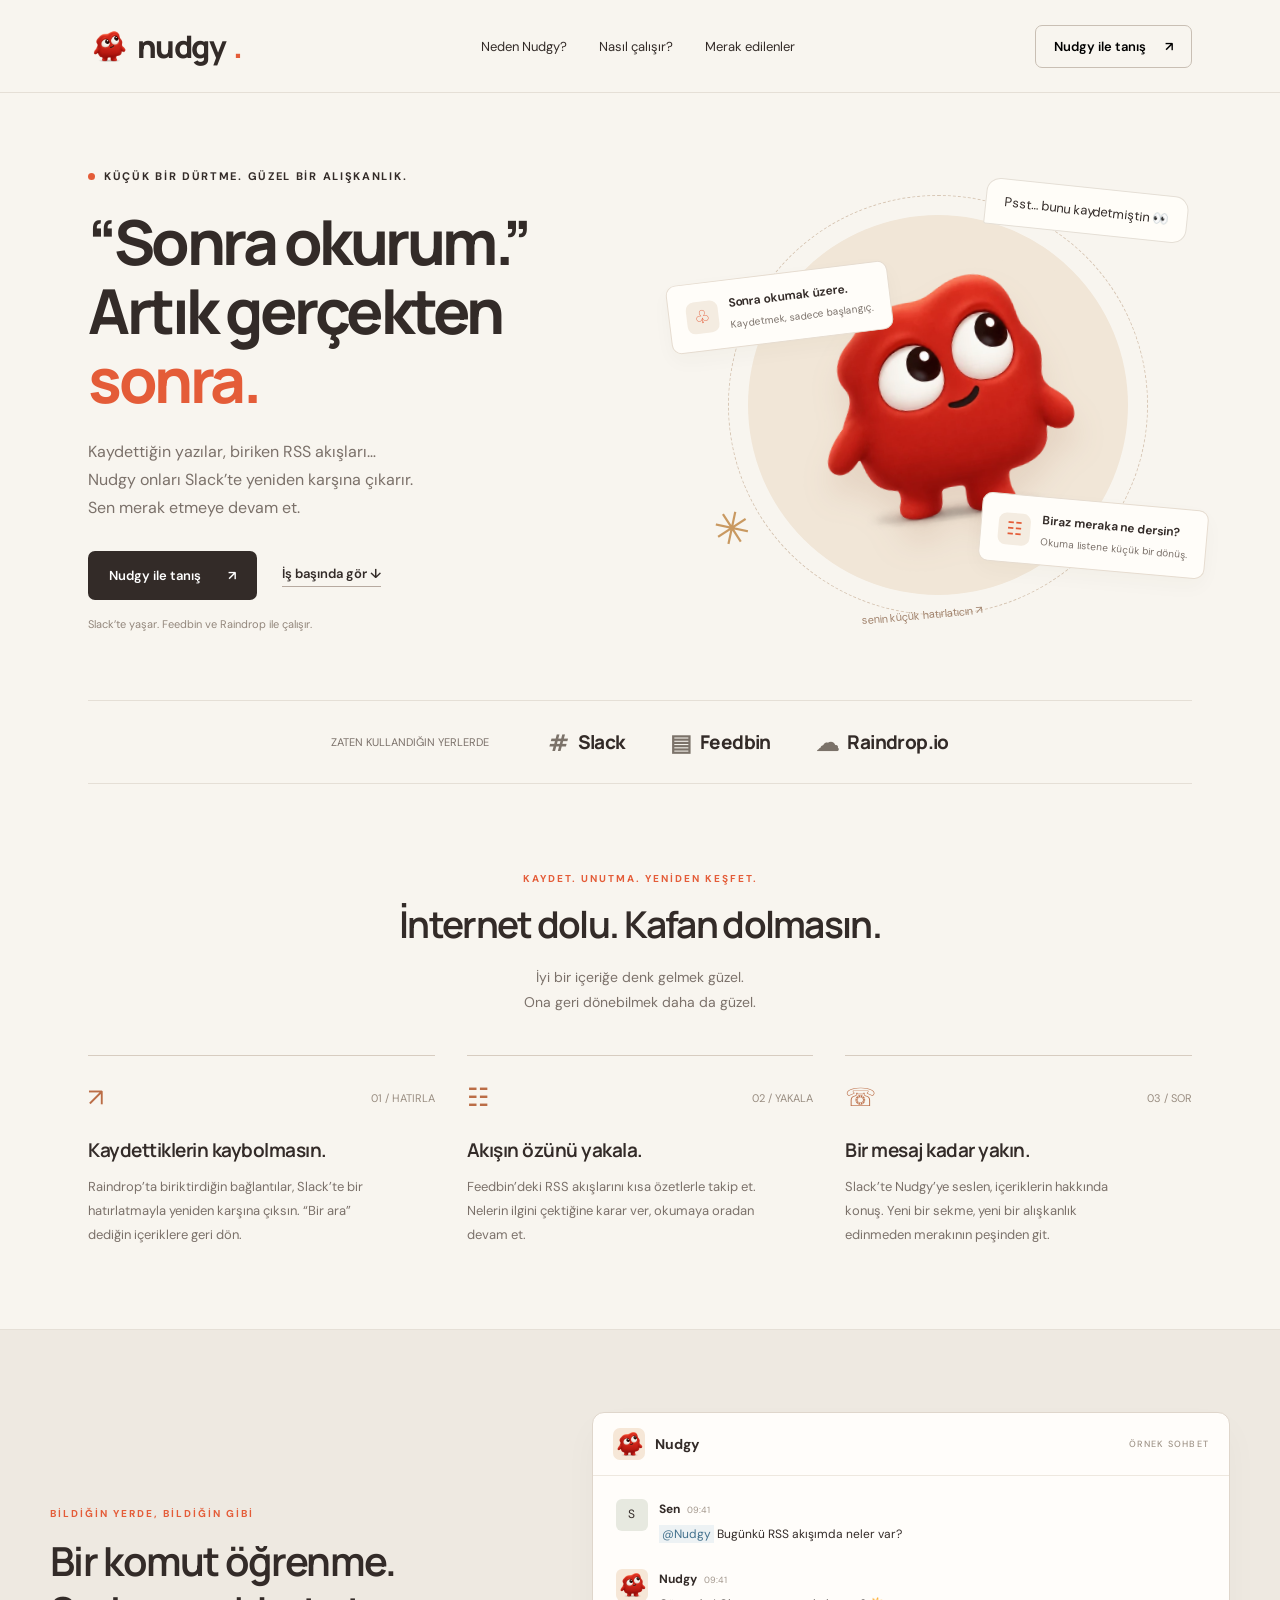
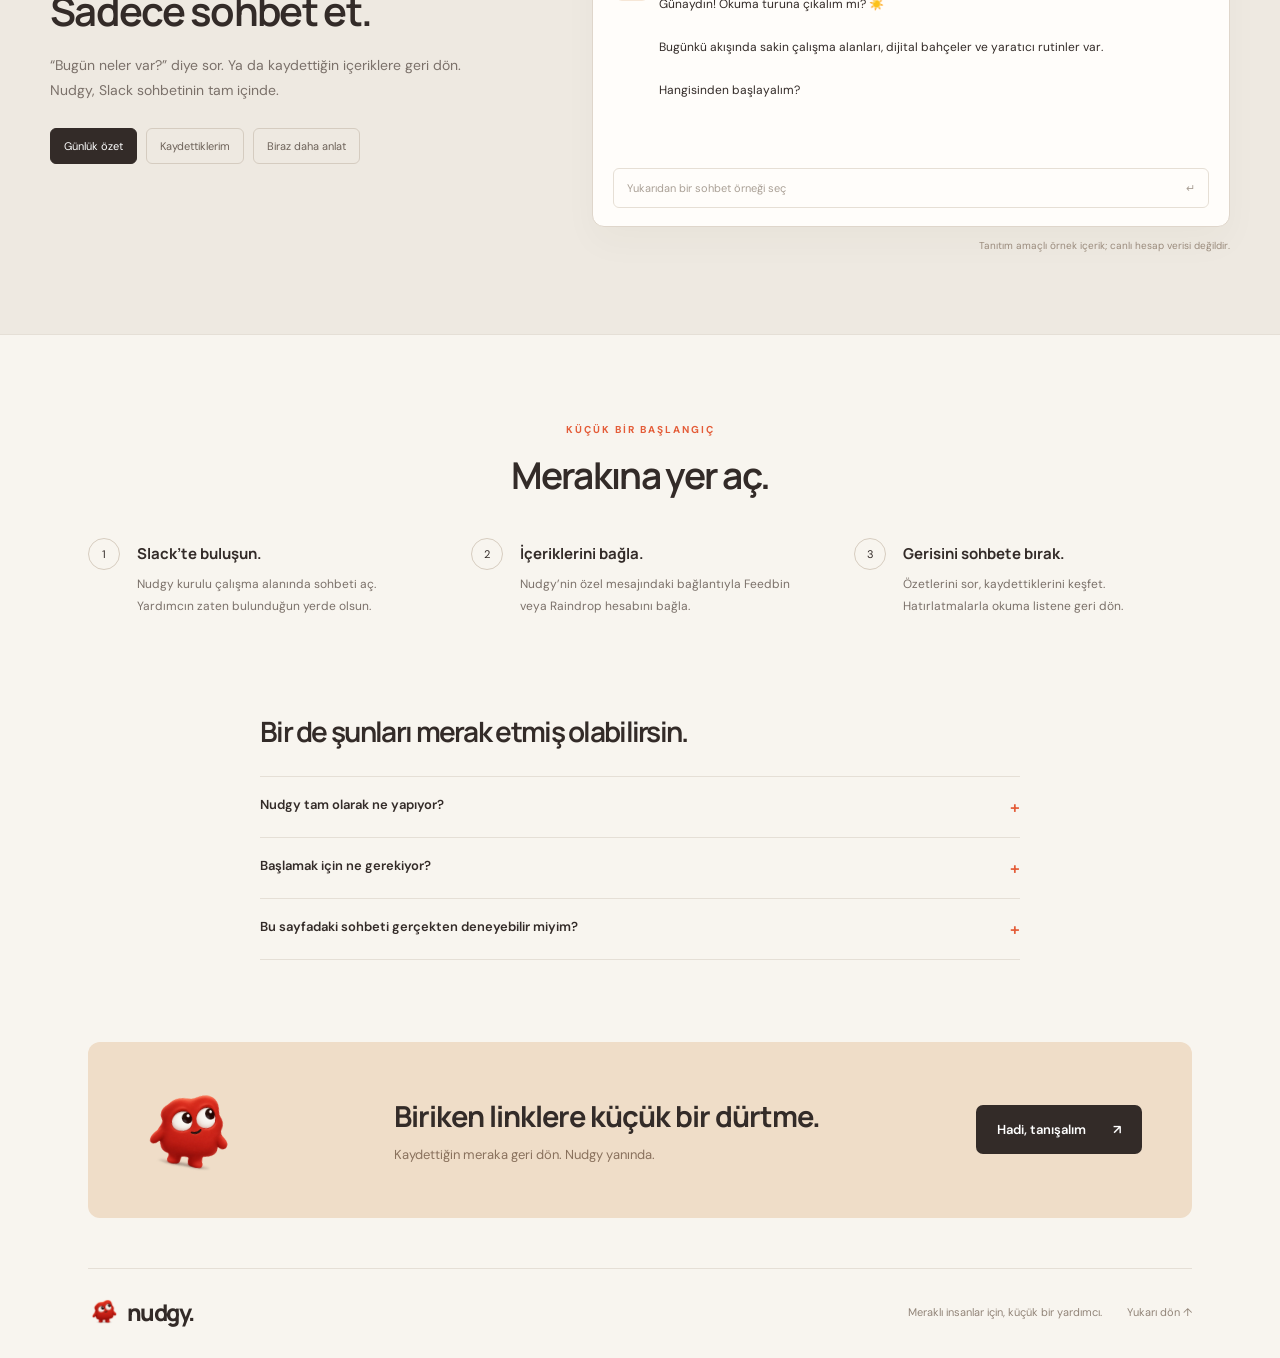
==== railway/nudgy-tanitim/public/index.html @ 008c0394 "chore: track Nudgy landing page Railway deployment" ====
<!doctype html>
<html lang="tr">
<head>
<meta charset="UTF-8"><meta name="viewport" content="width=device-width, initial-scale=1">
<meta name="theme-color" content="#f8f5ef"><meta name="description" content="Nudgy, kaydettiğin içerikleri ve RSS akışlarını Slack’te yeniden karşına çıkaran küçük yardımcın."><title>Nudgy — Sonra okurum, artık gerçekten sonra.</title>
<link rel="icon" href="nudgy.webp" type="image/webp">
<style>
@import url('https://fonts.googleapis.com/css2?family=DM+Sans:wght@400;450;500;550;600;650;700&family=Manrope:wght@400;500;600;650;700;750;800&display=swap');
:root{--paper:#f8f5ef;--ink:#332b28;--muted:#7b716a;--orange:#e45c38;--line:#e5dfd6;--peach:#f4e5d5}*{box-sizing:border-box}html{scroll-behavior:smooth;scroll-padding-top:90px}body{margin:0;color:var(--ink);background:var(--paper);font-family:'DM Sans',sans-serif;font-size:16px}a{color:inherit;text-decoration:none}button{font:inherit;cursor:pointer}button,a{-webkit-tap-highlight-color:transparent}a:focus-visible,button:focus-visible,summary:focus-visible{outline:3px solid var(--orange);outline-offset:5px}.wrap{max-width:1180px;margin:auto;padding:0 38px}header{border-bottom:1px solid var(--line)}nav{height:92px;display:flex;align-items:center;justify-content:space-between}.logo{font-family:Manrope,sans-serif;font-weight:800;font-size:31px;letter-spacing:-1.6px;display:flex;align-items:center;gap:8px}.logo img{width:41px;height:41px;object-fit:contain}.nav-links{display:flex;gap:32px;font-size:13px}.nav-action{border:1px solid #c9bfb4;border-radius:7px;padding:12px 18px;font-weight:600;font-size:13px}.nav-action span{margin-left:16px}.hero{display:grid;grid-template-columns:1.12fr 1fr;gap:25px;padding-top:76px;padding-bottom:69px;align-items:center}.eyebrow{font-size:11px;font-weight:700;letter-spacing:1.7px;text-transform:uppercase;display:flex;align-items:center;gap:9px}.eyebrow i{width:7px;height:7px;border-radius:100%;background:var(--orange)}h1,h2,h3{font-family:Manrope,sans-serif}h1{font-size:62px;letter-spacing:-3.5px;line-height:1.11;margin:25px 0 24px;font-weight:750}h1 em{font-style:normal;color:var(--orange)}.hero-copy>p{max-width:410px;color:var(--muted);line-height:1.75;font-size:16px}.actions{display:flex;align-items:center;gap:25px;margin-top:29px}.primary{display:inline-flex;align-items:center;gap:27px;background:var(--ink);color:white;border:0;border-radius:7px;padding:16px 21px;font-size:13px;font-weight:600}.text-link{font-size:13px;font-weight:600;border-bottom:1px solid #b7aaa0;padding-bottom:4px}.hero-note{display:block;margin-top:17px;font-size:11px;color:#93877c}.hero-art{position:relative;height:445px;display:flex;justify-content:center;align-items:center}.orb{position:absolute;width:380px;height:380px;border-radius:50%;background:#f1e6d7;top:37px;left:50%;transform:translateX(-50%)}.orb:after{content:'';position:absolute;inset:-20px;border:1px dashed #d7c6b4;border-radius:50%}.mascot{width:325px;position:relative;z-index:2;transform:rotate(-7deg);filter:drop-shadow(0 22px 15px #8f543921)}.hello{position:absolute;right:4px;top:9px;background:#fffdf8;border:1px solid var(--line);padding:14px 18px;border-radius:14px 14px 14px 2px;transform:rotate(6deg);font-size:13px;z-index:4}.float-card{position:absolute;background:#fffdf9;z-index:3;border:1px solid #e6dcd0;box-shadow:0 8px 20px #48351d08;border-radius:10px;padding:15px 17px;display:flex;gap:11px;align-items:center;font-size:12px}.float-card strong{display:block;font-size:12px;font-weight:650;margin-bottom:5px}.float-card small{font-size:10px;color:var(--muted)}.float-card .symbol{width:32px;height:32px;display:grid;place-items:center;background:#f4ece1;border-radius:8px;color:var(--orange);font-size:18px}.saved{left:-15px;top:95px;transform:rotate(-7deg)}.digest{right:-15px;bottom:53px;transform:rotate(5deg)}.art-foot{position:absolute;bottom:1px;left:35%;color:#a1836d;font-size:11px;transform:rotate(-5deg)}.star{position:absolute;left:30px;bottom:65px;font-size:45px;color:#c99961;transform:rotate(12deg)}.integrations{border-top:1px solid var(--line);border-bottom:1px solid var(--line);padding:25px 0;display:flex;justify-content:center;align-items:center;gap:45px}.integrations>span{font-size:11px;color:var(--muted);margin-right:14px}.integration{font-family:Manrope,sans-serif;font-weight:750;font-size:19px;letter-spacing:-.6px;display:flex;align-items:center;gap:9px}.integration b{font-size:23px;font-weight:700;color:#7b7269}.section{padding:82px 0}.section-label{font-size:10px;text-transform:uppercase;letter-spacing:2px;color:var(--orange);font-weight:700}.section h2{font-size:37px;letter-spacing:-1.7px;line-height:1.25;margin:14px 0 17px;font-weight:650}.section-intro{font-size:14px;line-height:1.8;color:var(--muted);max-width:430px}.center{text-align:center}.center .section-intro{margin:0 auto}.features{display:grid;grid-template-columns:repeat(3,1fr);margin-top:40px;gap:32px}.feature{border-top:1px solid #d7ccc0;padding-top:25px}.feature-top{display:flex;justify-content:space-between;align-items:center}.feature-number{font-size:11px;color:#998d81}.feature-icon{font-size:25px;color:#bb6d46}.feature h3{font-size:19px;letter-spacing:-.5px;margin:23px 0 12px;font-weight:650}.feature p{font-size:13px;line-height:1.85;color:var(--muted);margin:0;max-width:290px}.demo-section{background:#eee9e1;border-top:1px solid var(--line);border-bottom:1px solid var(--line)}.demo-layout{display:grid;grid-template-columns:.85fr 1.15fr;gap:70px;align-items:center}.demo-copy h2{font-size:40px}.demo-tabs{display:flex;gap:9px;flex-wrap:wrap;margin-top:25px}.demo-tabs button{border:1px solid #d5ccc0;border-radius:6px;padding:10px 13px;background:transparent;font-size:11px;color:#6d6259}.demo-tabs button[aria-pressed=true]{background:var(--ink);color:#fff;border-color:var(--ink)}.chat{background:#fffdfa;border:1px solid #dfd6cb;border-radius:12px;box-shadow:0 16px 35px #48351d08;overflow:hidden}.chat-head{display:flex;align-items:center;gap:10px;padding:15px 20px;border-bottom:1px solid #eee8df;font-size:14px;font-weight:700}.chat-head img{height:32px;width:32px;background:#f6e7d7;border-radius:7px}.chat-head small{margin-left:auto;font-size:9px;letter-spacing:1.2px;color:#a09589;font-weight:500}.chat-body{padding:23px;min-height:292px}.message{display:flex;gap:11px;margin-bottom:24px;font-size:12px;line-height:1.8}.avatar{flex:0 0 32px;width:32px;height:32px;border-radius:6px;background:#e7e9e0;display:grid;place-items:center;font-size:12px}.avatar img{width:32px;height:32px}.message strong{font-size:12px;margin-right:7px}.message time{font-size:9px;color:#a2978c}.message p{margin:3px 0 0}.mention{color:#43718d;background:#edf2f4;padding:1px 3px}.reply-body{white-space:pre-line}.message .bot{background:#f6e7d7}.chat-input{margin:0 20px 18px;border:1px solid #e6dfd5;border-radius:6px;padding:12px 13px;display:flex;justify-content:space-between;font-size:11px;color:#aaa096}.chat-caption{font-size:10px;color:#9a8b7c;text-align:right;margin:12px 0 0}.steps{display:grid;grid-template-columns:repeat(3,1fr);gap:45px;margin-top:40px}.step{display:grid;grid-template-columns:35px 1fr;gap:14px}.step>span{height:32px;width:32px;display:grid;place-items:center;border:1px solid #d7cdc0;border-radius:50%;font-size:11px}.step h3{font-size:15px;margin:5px 0 10px}.step p{font-size:12px;color:var(--muted);line-height:1.8;margin:0}.faq{max-width:760px;margin:0 auto;padding-top:0}.faq h2{font-size:28px;margin-bottom:27px}.faq details{border-top:1px solid var(--line);padding:19px 0}.faq details:last-child{border-bottom:1px solid var(--line)}.faq summary{cursor:pointer;font-size:13px;font-weight:600;list-style:none;display:flex;justify-content:space-between;gap:18px}.faq summary:after{content:'+';color:var(--orange);font-size:17px}.faq details[open] summary:after{content:'−'}.faq details p{font-size:13px;line-height:1.8;color:var(--muted);max-width:640px}.closing{display:flex;align-items:center;justify-content:space-between;padding:38px 50px;background:#efddc8;border-radius:12px;margin-bottom:50px;gap:25px}.closing h2{font-size:29px;letter-spacing:-1px;margin:0 0 10px}.closing p{font-size:13px;color:#89715d;margin:0}.closing .primary{white-space:nowrap}.closing img{width:100px;height:100px;transform:rotate(10deg)}footer{display:flex;justify-content:space-between;align-items:center;border-top:1px solid var(--line);padding:27px 0 30px;font-size:11px;color:#928579}footer .logo{font-size:23px;color:var(--ink)}footer .logo img{height:31px;width:31px}.footer-right{display:flex;gap:25px}dialog{width:min(480px,calc(100% - 32px));background:var(--paper);border:1px solid var(--line);border-radius:15px;padding:32px;color:var(--ink);box-shadow:0 20px 90px #332b2830}dialog::backdrop{background:#332b2866;backdrop-filter:blur(4px)}dialog h2{font-size:25px;letter-spacing:-1px;margin-top:12px}dialog p,dialog li{font-size:13px;line-height:1.9;color:var(--muted)}dialog ol{padding-left:20px}dialog .close{float:right;border:0;background:none;font-size:23px;padding:0 4px}dialog .primary{margin-top:12px}.dialog-mascot{width:70px;height:70px}@media(max-width:1000px){h1{font-size:50px}.hero-art{transform:scale(.88)}.demo-layout{gap:35px}.wrap{padding:0 28px}.closing img{display:none}}@media(max-width:720px){.wrap{padding:0 22px}nav{height:75px}.nav-links{display:none}.logo{font-size:27px}.nav-action{font-size:11px;padding:10px 13px}.hero{grid-template-columns:1fr;padding-top:43px;padding-bottom:30px;gap:15px}h1{font-size:49px;letter-spacing:-2.8px}.hero-copy>p{font-size:15px}.hero-art{height:370px;transform:scale(.9);margin:0 -10px}.orb{height:320px;width:320px;top:25px}.mascot{width:285px}.saved{left:0;top:65px}.digest{right:0;bottom:40px}.hello{right:15px;top:0}.art-foot{bottom:0}.integrations{gap:20px;flex-wrap:wrap;padding:23px 0}.integrations>span{flex-basis:100%;text-align:center;margin:0}.integration{font-size:16px}.section{padding:55px 0}.section h2{font-size:30px}.features{grid-template-columns:1fr;gap:28px}.feature p{max-width:none}.feature h3{margin-top:13px}.demo-layout{grid-template-columns:1fr;gap:30px}.chat-body{padding:19px;min-height:290px}.steps{grid-template-columns:1fr;gap:26px}.faq{padding-top:0}.closing{flex-direction:column;align-items:flex-start;padding:28px;margin-bottom:32px}.closing h2{font-size:26px}.closing p{line-height:1.7}footer{align-items:flex-start;gap:25px}.footer-right{flex-direction:column;gap:12px;text-align:right}.hero-note{font-size:10px}.actions{gap:20px}.primary{padding:15px 17px}}@media(prefers-reduced-motion:reduce){html{scroll-behavior:auto}}
</style>
</head>
<body id="top">
<header><nav class="wrap" aria-label="Ana menü"><a class="logo" href="#top"><img src="nudgy.webp" alt="">nudgy<span style="color:var(--orange)">.</span></a><div class="nav-links"><a href="#ozellikler">Neden Nudgy?</a><a href="#nasil-calisir">Nasıl çalışır?</a><a href="#sorular">Merak edilenler</a></div><button class="nav-action" style="background:transparent" data-start>Nudgy ile tanış <span>↗</span></button></nav></header>
<main>
<div class="wrap"><section class="hero"><div class="hero-copy"><div class="eyebrow"><i></i> KÜÇÜK BİR DÜRTME. GÜZEL BİR ALIŞKANLIK.</div><h1>“Sonra okurum.”<br>Artık gerçekten<br><em>sonra.</em></h1><p>Kaydettiğin yazılar, biriken RSS akışları…<br>Nudgy onları Slack’te yeniden karşına çıkarır.<br>Sen merak etmeye devam et.</p><div class="actions"><button class="primary" data-start>Nudgy ile tanış <span>↗</span></button><a class="text-link" href="#demo">İş başında gör ↓</a></div><small class="hero-note">Slack’te yaşar. Feedbin ve Raindrop ile çalışır.</small></div><div class="hero-art" aria-label="Nudgy, kırmızı ve güler yüzlü küçük yardımcın"><div class="orb"></div><span class="hello">Psst… bunu kaydetmiştin 👀</span><div class="float-card saved"><span class="symbol">♧</span><div><strong>Sonra okumak üzere.</strong><small>Kaydetmek, sadece başlangıç.</small></div></div><img class="mascot" src="nudgy.webp" alt="Meraklı gözlerle yukarı bakan kırmızı Nudgy maskotu" fetchpriority="high"><div class="float-card digest"><span class="symbol">☷</span><div><strong>Biraz meraka ne dersin?</strong><small>Okuma listene küçük bir dönüş.</small></div></div><span class="star" aria-hidden="true">✳</span><span class="art-foot">senin küçük hatırlatıcın ↗</span></div></section><div class="integrations"><span>ZATEN KULLANDIĞIN YERLERDE</span><div class="integration"><b aria-hidden="true">#</b> Slack</div><div class="integration"><b aria-hidden="true">▤</b> Feedbin</div><div class="integration"><b aria-hidden="true">☁</b> Raindrop.io</div></div>
<section class="section" id="ozellikler"><div class="center"><span class="section-label">KAYDET. UNUTMA. YENİDEN KEŞFET.</span><h2>İnternet dolu. Kafan dolmasın.</h2><p class="section-intro">İyi bir içeriğe denk gelmek güzel.<br>Ona geri dönebilmek daha da güzel.</p></div><div class="features"><article class="feature"><div class="feature-top"><span class="feature-icon" aria-hidden="true">↗</span><span class="feature-number">01 / HATIRLA</span></div><h3>Kaydettiklerin kaybolmasın.</h3><p>Raindrop’ta biriktirdiğin bağlantılar, Slack’te bir hatırlatmayla yeniden karşına çıksın. “Bir ara” dediğin içeriklere geri dön.</p></article><article class="feature"><div class="feature-top"><span class="feature-icon" aria-hidden="true">☷</span><span class="feature-number">02 / YAKALA</span></div><h3>Akışın özünü yakala.</h3><p>Feedbin’deki RSS akışlarını kısa özetlerle takip et. Nelerin ilgini çektiğine karar ver, okumaya oradan devam et.</p></article><article class="feature"><div class="feature-top"><span class="feature-icon" aria-hidden="true">☏</span><span class="feature-number">03 / SOR</span></div><h3>Bir mesaj kadar yakın.</h3><p>Slack’te Nudgy’ye seslen, içeriklerin hakkında konuş. Yeni bir sekme, yeni bir alışkanlık edinmeden merakının peşinden git.</p></article></div></section></div>
<section class="demo-section" id="demo"><div class="wrap section demo-layout"><div class="demo-copy"><span class="section-label">BİLDİĞİN YERDE, BİLDİĞİN GİBİ</span><h2>Bir komut öğrenme.<br>Sadece sohbet et.</h2><p class="section-intro">“Bugün neler var?” diye sor. Ya da kaydettiğin içeriklere geri dön. Nudgy, Slack sohbetinin tam içinde.</p><div class="demo-tabs" role="group" aria-label="Örnek sohbet seç"><button aria-pressed="true" data-demo="rss">Günlük özet</button><button aria-pressed="false" data-demo="saved">Kaydettiklerim</button><button aria-pressed="false" data-demo="ask">Biraz daha anlat</button></div></div><div><div class="chat"><div class="chat-head"><img src="nudgy.webp" alt="">Nudgy <small>ÖRNEK SOHBET</small></div><div class="chat-body" aria-live="polite"><div class="message"><span class="avatar">S</span><div><strong>Sen</strong><time>09:41</time><p><span class="mention">@Nudgy</span> <span id="prompt">Bugünkü RSS akışımda neler var?</span></p></div></div><div class="message"><span class="avatar bot"><img src="nudgy.webp" alt=""></span><div><strong>Nudgy</strong><time>09:41</time><p class="reply-body" id="reply">Günaydın! Okuma turuna çıkalım mı? ☀️

Bugünkü akışında sakin çalışma alanları, dijital bahçeler ve yaratıcı rutinler var.

Hangisinden başlayalım?</p></div></div></div><div class="chat-input"><span>Yukarıdan bir sohbet örneği seç</span><span aria-hidden="true">↵</span></div></div><p class="chat-caption">Tanıtım amaçlı örnek içerik; canlı hesap verisi değildir.</p></div></div></section>
<div class="wrap"><section class="section" id="nasil-calisir"><div class="center"><span class="section-label">KÜÇÜK BİR BAŞLANGIÇ</span><h2>Merakına yer aç.</h2></div><div class="steps"><article class="step"><span>1</span><div><h3>Slack’te buluşun.</h3><p>Nudgy kurulu çalışma alanında sohbeti aç. Yardımcın zaten bulunduğun yerde olsun.</p></div></article><article class="step"><span>2</span><div><h3>İçeriklerini bağla.</h3><p>Nudgy’nin özel mesajındaki bağlantıyla Feedbin veya Raindrop hesabını bağla.</p></div></article><article class="step"><span>3</span><div><h3>Gerisini sohbete bırak.</h3><p>Özetlerini sor, kaydettiklerini keşfet. Hatırlatmalarla okuma listene geri dön.</p></div></article></div></section><section class="section faq" id="sorular"><h2>Bir de şunları merak etmiş olabilirsin.</h2><details><summary>Nudgy tam olarak ne yapıyor?</summary><p>Nudgy, Slack içinden kullanabileceğin bir içerik yardımcısı. Bağladığın Feedbin hesabındaki RSS içeriklerini özetler, Raindrop bağlantılarını yeniden karşına çıkarır ve bu içerikler hakkında sorularını yanıtlar.</p></details><details><summary>Başlamak için ne gerekiyor?</summary><p>Çalışma alanında Nudgy’nin kurulmuş olması gerekiyor. Ardından Slack’te gelen özel bağlantılarla Feedbin veya Raindrop hesabını bağlayabilirsin. Kurulum ve kullanılabilir entegrasyonlar çalışma alanının yapılandırmasına bağlıdır.</p></details><details><summary>Bu sayfadaki sohbeti gerçekten deneyebilir miyim?</summary><p>Yukarıdaki üç seçenek, Nudgy’nin kullanımını anlatan etkileşimli örnekler. Gerçek içeriklerinle sohbet etmek için Slack’te Nudgy’yi kullanman ve ilgili hesabını bağlaman gerekiyor.</p></details></section><section class="closing"><img src="nudgy.webp" alt="" loading="lazy"><div><h2>Biriken linklere küçük bir dürtme.</h2><p>Kaydettiğin meraka geri dön. Nudgy yanında.</p></div><button class="primary" data-start>Hadi, tanışalım <span>↗</span></button></section><footer><a href="#top" class="logo"><img src="nudgy.webp" alt="">nudgy.</a><span class="footer-right"><span>Meraklı insanlar için, küçük bir yardımcı.</span><a href="#top">Yukarı dön ↑</a></span></footer></div>
</main>
<dialog id="start-dialog" aria-labelledby="start-title"><button class="close" aria-label="Pencereyi kapat">×</button><img class="dialog-mascot" src="nudgy.webp" alt=""><h2 id="start-title">Nudgy ile Slack’te buluşalım.</h2><p>Nudgy çalışma alanına kuruluysa başlamak çok kolay:</p><ol><li>Slack’te Nudgy ile özel mesajlarını aç.</li><li>Gelen bağlantı davetinden Feedbin veya Raindrop hesabını bağla.</li><li>Nudgy’yi etiketleyerek “RSS özetimi getir” diye sor.</li></ol><p>Çalışma alanında Nudgy yoksa kurulum için çalışma alanı yöneticinle görüş.</p><button class="primary" id="copy-prompt">İlk mesajı kopyala <span>↗</span></button><p id="copy-status" role="status"></p></dialog>
<script>
const samples={rss:{q:'Bugünkü RSS akışımda neler var?',a:'Günaydın! Okuma turuna çıkalım mı? ☀️\n\nBugünkü akışında sakin çalışma alanları, dijital bahçeler ve yaratıcı rutinler var.\n\nHangisinden başlayalım?'},saved:{q:'Bu hafta kaydettiğim içerikleri hatırlatır mısın?',a:'Tabii! Okuma listene küçük bir dönüş yapalım. 📚\n\nBu hafta yaratıcı rutinler üzerine bir yazı ve dijital not tutma hakkında bir rehber kaydetmişsin.\n\nİçlerinden birini birlikte keşfedelim mi?'},ask:{q:'Dijital bahçeler hakkındaki yazıyı biraz anlatır mısın?',a:'Elbette! 🌱\n\nYazı, notlarını bitmiş metinler olarak değil, zamanla büyüyen fikirler olarak görmeyi öneriyor. Fikirler arasında bağlantı kurmak da bunun bir parçası.\n\nKendi notların için ilham verici bir başlangıç olabilir.'}};
document.querySelectorAll('[data-demo]').forEach(b=>b.addEventListener('click',()=>{document.querySelectorAll('[data-demo]').forEach(x=>x.setAttribute('aria-pressed',String(x===b)));document.getElementById('prompt').textContent=samples[b.dataset.demo].q;document.getElementById('reply').textContent=samples[b.dataset.demo].a}));
const dialog=document.getElementById('start-dialog');document.querySelectorAll('[data-start]').forEach(b=>b.addEventListener('click',()=>dialog.showModal()));dialog.querySelector('.close').addEventListener('click',()=>dialog.close());dialog.addEventListener('click',e=>{if(e.target===dialog){const r=dialog.getBoundingClientRect();if(e.clientX<r.left||e.clientX>r.right||e.clientY<r.top||e.clientY>r.bottom)dialog.close()}});document.getElementById('copy-prompt').addEventListener('click',async()=>{try{await navigator.clipboard.writeText('@Nudgy RSS özetimi getir');document.getElementById('copy-status').textContent='Kopyalandı! Slack’te Nudgy sohbetine yapıştırabilirsin.'}catch{document.getElementById('copy-status').textContent='Şu mesajı seçip kopyalayabilirsin: @Nudgy RSS özetimi getir'}});
</script>
</body>
</html>
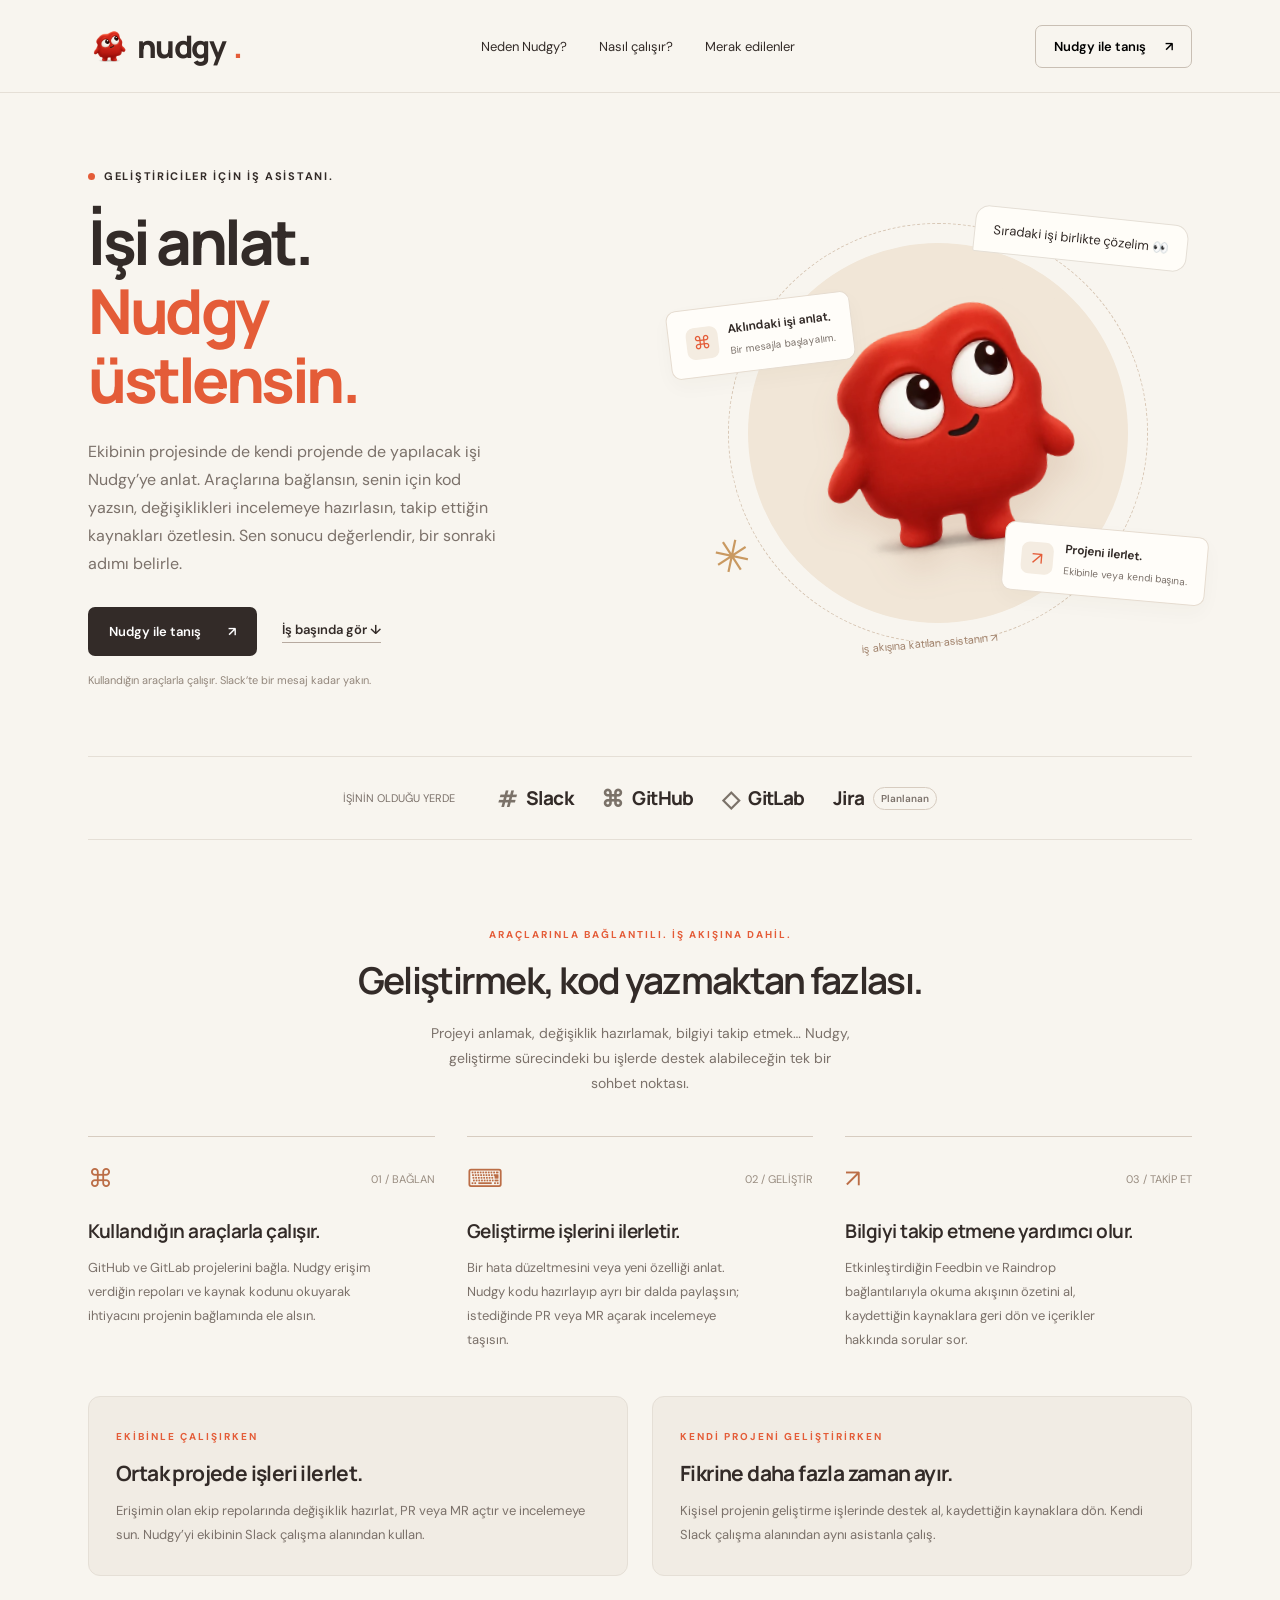
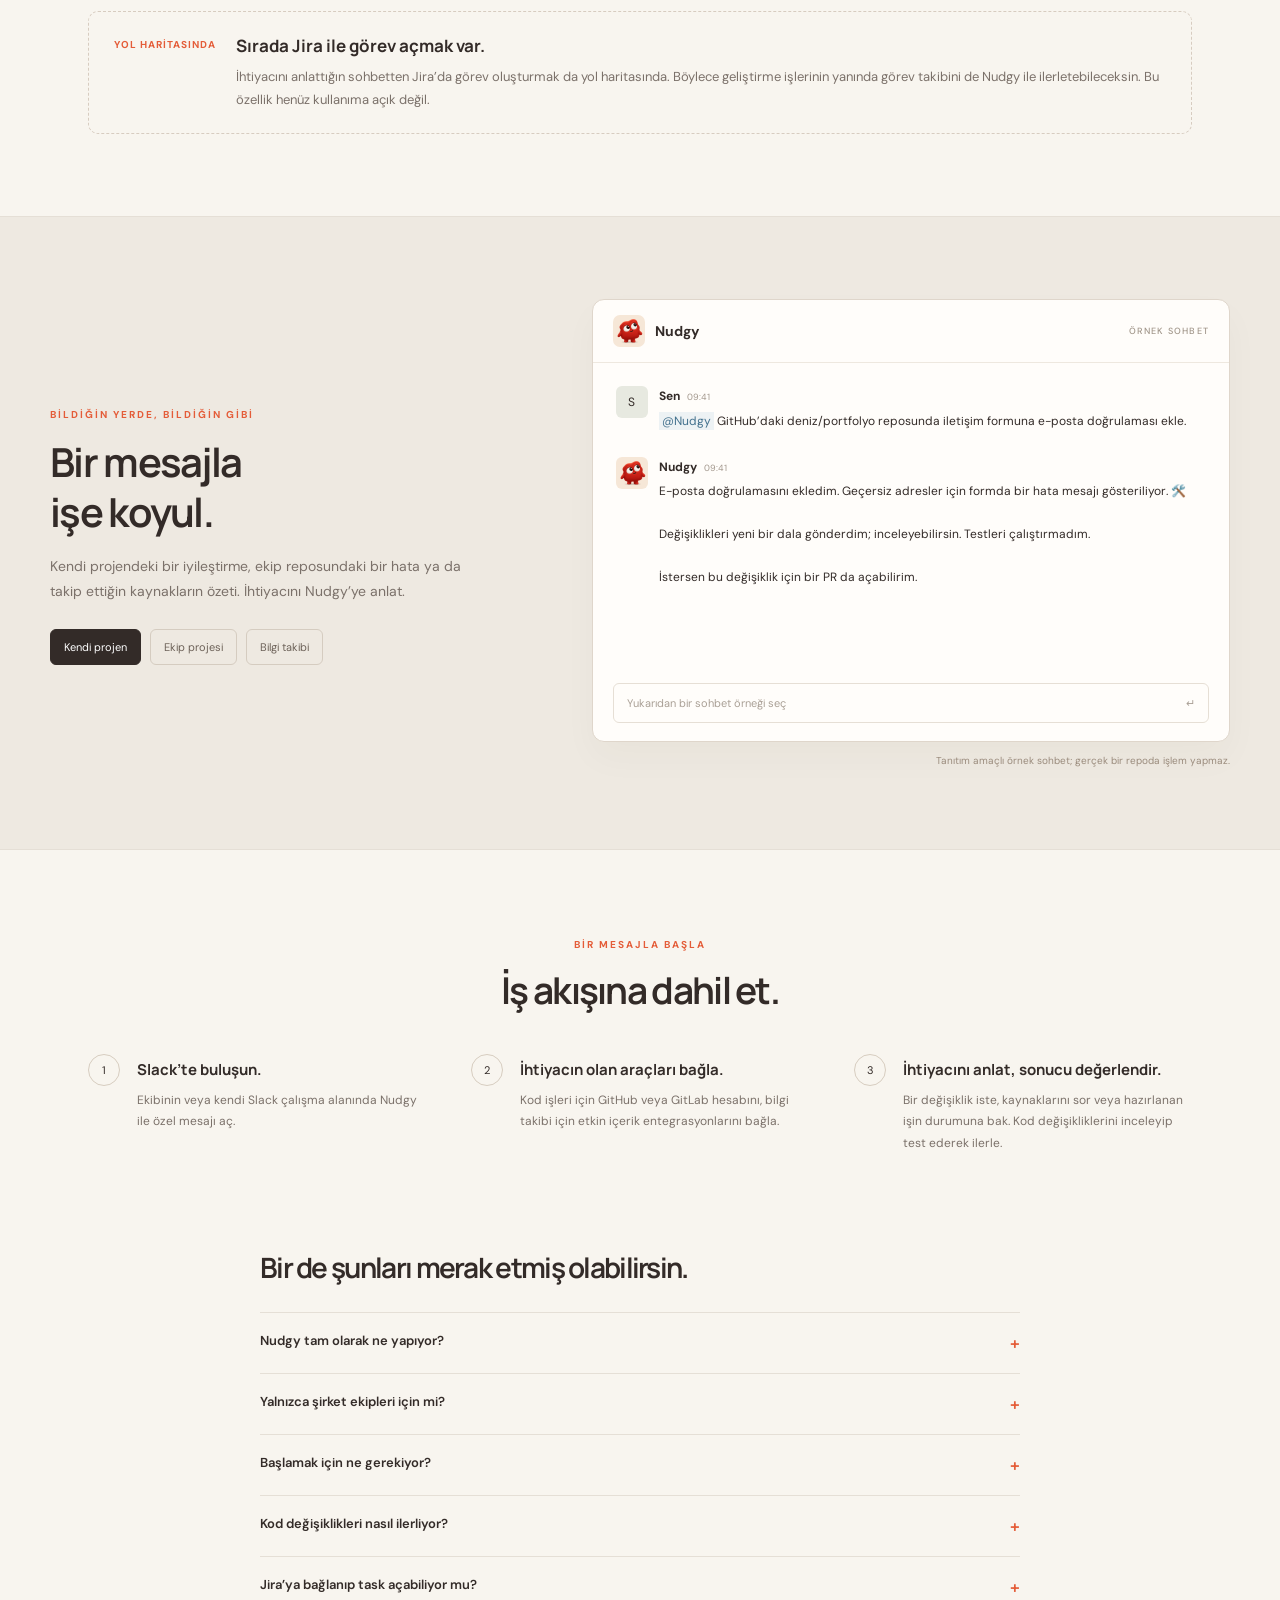
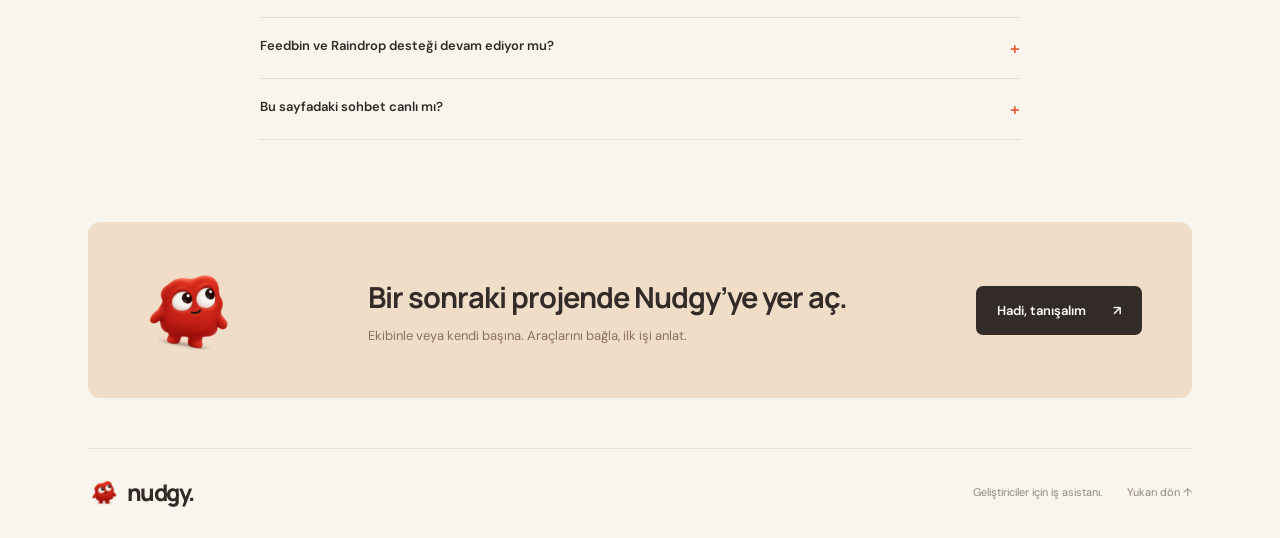
==== commit 0f2663b7: "feat: reposition Nudgy landing page as a developer assistant" ====
--- a/railway/nudgy-tanitim/public/index.html
+++ b/railway/nudgy-tanitim/public/index.html
@@ -2,30 +2,43 @@
 <html lang="tr">
 <head>
 <meta charset="UTF-8"><meta name="viewport" content="width=device-width, initial-scale=1">
-<meta name="theme-color" content="#f8f5ef"><meta name="description" content="Nudgy, kaydettiğin içerikleri ve RSS akışlarını Slack’te yeniden karşına çıkaran küçük yardımcın."><title>Nudgy — Sonra okurum, artık gerçekten sonra.</title>
+<meta name="theme-color" content="#f8f5ef"><meta name="description" content="İşi anlat. Nudgy üstlensin. Ekip ve kişisel projelerin için araçlarına bağlanan, kod yazan, değişiklik hazırlayan ve kaynaklarını özetleyen geliştirici asistanı."><title>Nudgy — İşi anlat. Nudgy üstlensin.</title>
 <link rel="icon" href="nudgy.webp" type="image/webp">
 <style>
 @import url('https://fonts.googleapis.com/css2?family=DM+Sans:wght@400;450;500;550;600;650;700&family=Manrope:wght@400;500;600;650;700;750;800&display=swap');
 :root{--paper:#f8f5ef;--ink:#332b28;--muted:#7b716a;--orange:#e45c38;--line:#e5dfd6;--peach:#f4e5d5}*{box-sizing:border-box}html{scroll-behavior:smooth;scroll-padding-top:90px}body{margin:0;color:var(--ink);background:var(--paper);font-family:'DM Sans',sans-serif;font-size:16px}a{color:inherit;text-decoration:none}button{font:inherit;cursor:pointer}button,a{-webkit-tap-highlight-color:transparent}a:focus-visible,button:focus-visible,summary:focus-visible{outline:3px solid var(--orange);outline-offset:5px}.wrap{max-width:1180px;margin:auto;padding:0 38px}header{border-bottom:1px solid var(--line)}nav{height:92px;display:flex;align-items:center;justify-content:space-between}.logo{font-family:Manrope,sans-serif;font-weight:800;font-size:31px;letter-spacing:-1.6px;display:flex;align-items:center;gap:8px}.logo img{width:41px;height:41px;object-fit:contain}.nav-links{display:flex;gap:32px;font-size:13px}.nav-action{border:1px solid #c9bfb4;border-radius:7px;padding:12px 18px;font-weight:600;font-size:13px}.nav-action span{margin-left:16px}.hero{display:grid;grid-template-columns:1.12fr 1fr;gap:25px;padding-top:76px;padding-bottom:69px;align-items:center}.eyebrow{font-size:11px;font-weight:700;letter-spacing:1.7px;text-transform:uppercase;display:flex;align-items:center;gap:9px}.eyebrow i{width:7px;height:7px;border-radius:100%;background:var(--orange)}h1,h2,h3{font-family:Manrope,sans-serif}h1{font-size:62px;letter-spacing:-3.5px;line-height:1.11;margin:25px 0 24px;font-weight:750}h1 em{font-style:normal;color:var(--orange)}.hero-copy>p{max-width:410px;color:var(--muted);line-height:1.75;font-size:16px}.actions{display:flex;align-items:center;gap:25px;margin-top:29px}.primary{display:inline-flex;align-items:center;gap:27px;background:var(--ink);color:white;border:0;border-radius:7px;padding:16px 21px;font-size:13px;font-weight:600}.text-link{font-size:13px;font-weight:600;border-bottom:1px solid #b7aaa0;padding-bottom:4px}.hero-note{display:block;margin-top:17px;font-size:11px;color:#93877c}.hero-art{position:relative;height:445px;display:flex;justify-content:center;align-items:center}.orb{position:absolute;width:380px;height:380px;border-radius:50%;background:#f1e6d7;top:37px;left:50%;transform:translateX(-50%)}.orb:after{content:'';position:absolute;inset:-20px;border:1px dashed #d7c6b4;border-radius:50%}.mascot{width:325px;position:relative;z-index:2;transform:rotate(-7deg);filter:drop-shadow(0 22px 15px #8f543921)}.hello{position:absolute;right:4px;top:9px;background:#fffdf8;border:1px solid var(--line);padding:14px 18px;border-radius:14px 14px 14px 2px;transform:rotate(6deg);font-size:13px;z-index:4}.float-card{position:absolute;background:#fffdf9;z-index:3;border:1px solid #e6dcd0;box-shadow:0 8px 20px #48351d08;border-radius:10px;padding:15px 17px;display:flex;gap:11px;align-items:center;font-size:12px}.float-card strong{display:block;font-size:12px;font-weight:650;margin-bottom:5px}.float-card small{font-size:10px;color:var(--muted)}.float-card .symbol{width:32px;height:32px;display:grid;place-items:center;background:#f4ece1;border-radius:8px;color:var(--orange);font-size:18px}.saved{left:-15px;top:95px;transform:rotate(-7deg)}.digest{right:-15px;bottom:53px;transform:rotate(5deg)}.art-foot{position:absolute;bottom:1px;left:35%;color:#a1836d;font-size:11px;transform:rotate(-5deg)}.star{position:absolute;left:30px;bottom:65px;font-size:45px;color:#c99961;transform:rotate(12deg)}.integrations{border-top:1px solid var(--line);border-bottom:1px solid var(--line);padding:25px 0;display:flex;justify-content:center;align-items:center;gap:45px}.integrations>span{font-size:11px;color:var(--muted);margin-right:14px}.integration{font-family:Manrope,sans-serif;font-weight:750;font-size:19px;letter-spacing:-.6px;display:flex;align-items:center;gap:9px}.integration b{font-size:23px;font-weight:700;color:#7b7269}.section{padding:82px 0}.section-label{font-size:10px;text-transform:uppercase;letter-spacing:2px;color:var(--orange);font-weight:700}.section h2{font-size:37px;letter-spacing:-1.7px;line-height:1.25;margin:14px 0 17px;font-weight:650}.section-intro{font-size:14px;line-height:1.8;color:var(--muted);max-width:430px}.center{text-align:center}.center .section-intro{margin:0 auto}.features{display:grid;grid-template-columns:repeat(3,1fr);margin-top:40px;gap:32px}.feature{border-top:1px solid #d7ccc0;padding-top:25px}.feature-top{display:flex;justify-content:space-between;align-items:center}.feature-number{font-size:11px;color:#998d81}.feature-icon{font-size:25px;color:#bb6d46}.feature h3{font-size:19px;letter-spacing:-.5px;margin:23px 0 12px;font-weight:650}.feature p{font-size:13px;line-height:1.85;color:var(--muted);margin:0;max-width:290px}.demo-section{background:#eee9e1;border-top:1px solid var(--line);border-bottom:1px solid var(--line)}.demo-layout{display:grid;grid-template-columns:.85fr 1.15fr;gap:70px;align-items:center}.demo-copy h2{font-size:40px}.demo-tabs{display:flex;gap:9px;flex-wrap:wrap;margin-top:25px}.demo-tabs button{border:1px solid #d5ccc0;border-radius:6px;padding:10px 13px;background:transparent;font-size:11px;color:#6d6259}.demo-tabs button[aria-pressed=true]{background:var(--ink);color:#fff;border-color:var(--ink)}.chat{background:#fffdfa;border:1px solid #dfd6cb;border-radius:12px;box-shadow:0 16px 35px #48351d08;overflow:hidden}.chat-head{display:flex;align-items:center;gap:10px;padding:15px 20px;border-bottom:1px solid #eee8df;font-size:14px;font-weight:700}.chat-head img{height:32px;width:32px;background:#f6e7d7;border-radius:7px}.chat-head small{margin-left:auto;font-size:9px;letter-spacing:1.2px;color:#a09589;font-weight:500}.chat-body{padding:23px;min-height:292px}.message{display:flex;gap:11px;margin-bottom:24px;font-size:12px;line-height:1.8}.avatar{flex:0 0 32px;width:32px;height:32px;border-radius:6px;background:#e7e9e0;display:grid;place-items:center;font-size:12px}.avatar img{width:32px;height:32px}.message strong{font-size:12px;margin-right:7px}.message time{font-size:9px;color:#a2978c}.message p{margin:3px 0 0}.mention{color:#43718d;background:#edf2f4;padding:1px 3px}.reply-body{white-space:pre-line}.message .bot{background:#f6e7d7}.chat-input{margin:0 20px 18px;border:1px solid #e6dfd5;border-radius:6px;padding:12px 13px;display:flex;justify-content:space-between;font-size:11px;color:#aaa096}.chat-caption{font-size:10px;color:#9a8b7c;text-align:right;margin:12px 0 0}.steps{display:grid;grid-template-columns:repeat(3,1fr);gap:45px;margin-top:40px}.step{display:grid;grid-template-columns:35px 1fr;gap:14px}.step>span{height:32px;width:32px;display:grid;place-items:center;border:1px solid #d7cdc0;border-radius:50%;font-size:11px}.step h3{font-size:15px;margin:5px 0 10px}.step p{font-size:12px;color:var(--muted);line-height:1.8;margin:0}.faq{max-width:760px;margin:0 auto;padding-top:0}.faq h2{font-size:28px;margin-bottom:27px}.faq details{border-top:1px solid var(--line);padding:19px 0}.faq details:last-child{border-bottom:1px solid var(--line)}.faq summary{cursor:pointer;font-size:13px;font-weight:600;list-style:none;display:flex;justify-content:space-between;gap:18px}.faq summary:after{content:'+';color:var(--orange);font-size:17px}.faq details[open] summary:after{content:'−'}.faq details p{font-size:13px;line-height:1.8;color:var(--muted);max-width:640px}.closing{display:flex;align-items:center;justify-content:space-between;padding:38px 50px;background:#efddc8;border-radius:12px;margin-bottom:50px;gap:25px}.closing h2{font-size:29px;letter-spacing:-1px;margin:0 0 10px}.closing p{font-size:13px;color:#89715d;margin:0}.closing .primary{white-space:nowrap}.closing img{width:100px;height:100px;transform:rotate(10deg)}footer{display:flex;justify-content:space-between;align-items:center;border-top:1px solid var(--line);padding:27px 0 30px;font-size:11px;color:#928579}footer .logo{font-size:23px;color:var(--ink)}footer .logo img{height:31px;width:31px}.footer-right{display:flex;gap:25px}dialog{width:min(480px,calc(100% - 32px));background:var(--paper);border:1px solid var(--line);border-radius:15px;padding:32px;color:var(--ink);box-shadow:0 20px 90px #332b2830}dialog::backdrop{background:#332b2866;backdrop-filter:blur(4px)}dialog h2{font-size:25px;letter-spacing:-1px;margin-top:12px}dialog p,dialog li{font-size:13px;line-height:1.9;color:var(--muted)}dialog ol{padding-left:20px}dialog .close{float:right;border:0;background:none;font-size:23px;padding:0 4px}dialog .primary{margin-top:12px}.dialog-mascot{width:70px;height:70px}@media(max-width:1000px){h1{font-size:50px}.hero-art{transform:scale(.88)}.demo-layout{gap:35px}.wrap{padding:0 28px}.closing img{display:none}}@media(max-width:720px){.wrap{padding:0 22px}nav{height:75px}.nav-links{display:none}.logo{font-size:27px}.nav-action{font-size:11px;padding:10px 13px}.hero{grid-template-columns:1fr;padding-top:43px;padding-bottom:30px;gap:15px}h1{font-size:49px;letter-spacing:-2.8px}.hero-copy>p{font-size:15px}.hero-art{height:370px;transform:scale(.9);margin:0 -10px}.orb{height:320px;width:320px;top:25px}.mascot{width:285px}.saved{left:0;top:65px}.digest{right:0;bottom:40px}.hello{right:15px;top:0}.art-foot{bottom:0}.integrations{gap:20px;flex-wrap:wrap;padding:23px 0}.integrations>span{flex-basis:100%;text-align:center;margin:0}.integration{font-size:16px}.section{padding:55px 0}.section h2{font-size:30px}.features{grid-template-columns:1fr;gap:28px}.feature p{max-width:none}.feature h3{margin-top:13px}.demo-layout{grid-template-columns:1fr;gap:30px}.chat-body{padding:19px;min-height:290px}.steps{grid-template-columns:1fr;gap:26px}.faq{padding-top:0}.closing{flex-direction:column;align-items:flex-start;padding:28px;margin-bottom:32px}.closing h2{font-size:26px}.closing p{line-height:1.7}footer{align-items:flex-start;gap:25px}.footer-right{flex-direction:column;gap:12px;text-align:right}.hero-note{font-size:10px}.actions{gap:20px}.primary{padding:15px 17px}}@media(prefers-reduced-motion:reduce){html{scroll-behavior:auto}}
+.integration small{font-family:"DM Sans",sans-serif;font-size:10px;letter-spacing:0;font-weight:600;border:1px solid #d7ccc0;border-radius:20px;padding:4px 7px;color:var(--muted)}.integrations{gap:28px;flex-wrap:wrap}.roadmap{margin-top:35px;padding:22px 25px;border:1px dashed #d7ccc0;border-radius:10px;display:flex;gap:20px;align-items:flex-start}.roadmap>span{flex-shrink:0;font-size:10px;letter-spacing:1px;color:var(--orange);font-weight:700;padding-top:4px}.roadmap h3{font-size:17px;margin:0 0 8px}.roadmap p{font-size:13px;line-height:1.8;color:var(--muted);margin:0}.chat-body{min-height:320px}@media(max-width:720px){.roadmap{flex-direction:column;gap:12px}.integrations{gap:18px}.hero-art{margin:0}.float-card{padding:12px}.hero-art .hello{font-size:12px}}
+.audiences{display:grid;grid-template-columns:1fr 1fr;gap:24px;margin-top:44px}.audiences article{background:#f1ece4;border:1px solid var(--line);border-radius:12px;padding:27px}.audiences h3{font-size:21px;letter-spacing:-.6px;margin:14px 0 12px}.audiences p{font-size:13px;line-height:1.85;color:var(--muted);margin:0}@media(max-width:720px){.audiences{grid-template-columns:1fr}.hero h1{font-size:clamp(35px,8.8vw,49px);letter-spacing:-2px}.hero-art .orb{max-width:100%}}
 </style>
 </head>
 <body id="top">
 <header><nav class="wrap" aria-label="Ana menü"><a class="logo" href="#top"><img src="nudgy.webp" alt="">nudgy<span style="color:var(--orange)">.</span></a><div class="nav-links"><a href="#ozellikler">Neden Nudgy?</a><a href="#nasil-calisir">Nasıl çalışır?</a><a href="#sorular">Merak edilenler</a></div><button class="nav-action" style="background:transparent" data-start>Nudgy ile tanış <span>↗</span></button></nav></header>
 <main>
-<div class="wrap"><section class="hero"><div class="hero-copy"><div class="eyebrow"><i></i> KÜÇÜK BİR DÜRTME. GÜZEL BİR ALIŞKANLIK.</div><h1>“Sonra okurum.”<br>Artık gerçekten<br><em>sonra.</em></h1><p>Kaydettiğin yazılar, biriken RSS akışları…<br>Nudgy onları Slack’te yeniden karşına çıkarır.<br>Sen merak etmeye devam et.</p><div class="actions"><button class="primary" data-start>Nudgy ile tanış <span>↗</span></button><a class="text-link" href="#demo">İş başında gör ↓</a></div><small class="hero-note">Slack’te yaşar. Feedbin ve Raindrop ile çalışır.</small></div><div class="hero-art" aria-label="Nudgy, kırmızı ve güler yüzlü küçük yardımcın"><div class="orb"></div><span class="hello">Psst… bunu kaydetmiştin 👀</span><div class="float-card saved"><span class="symbol">♧</span><div><strong>Sonra okumak üzere.</strong><small>Kaydetmek, sadece başlangıç.</small></div></div><img class="mascot" src="nudgy.webp" alt="Meraklı gözlerle yukarı bakan kırmızı Nudgy maskotu" fetchpriority="high"><div class="float-card digest"><span class="symbol">☷</span><div><strong>Biraz meraka ne dersin?</strong><small>Okuma listene küçük bir dönüş.</small></div></div><span class="star" aria-hidden="true">✳</span><span class="art-foot">senin küçük hatırlatıcın ↗</span></div></section><div class="integrations"><span>ZATEN KULLANDIĞIN YERLERDE</span><div class="integration"><b aria-hidden="true">#</b> Slack</div><div class="integration"><b aria-hidden="true">▤</b> Feedbin</div><div class="integration"><b aria-hidden="true">☁</b> Raindrop.io</div></div>
-<section class="section" id="ozellikler"><div class="center"><span class="section-label">KAYDET. UNUTMA. YENİDEN KEŞFET.</span><h2>İnternet dolu. Kafan dolmasın.</h2><p class="section-intro">İyi bir içeriğe denk gelmek güzel.<br>Ona geri dönebilmek daha da güzel.</p></div><div class="features"><article class="feature"><div class="feature-top"><span class="feature-icon" aria-hidden="true">↗</span><span class="feature-number">01 / HATIRLA</span></div><h3>Kaydettiklerin kaybolmasın.</h3><p>Raindrop’ta biriktirdiğin bağlantılar, Slack’te bir hatırlatmayla yeniden karşına çıksın. “Bir ara” dediğin içeriklere geri dön.</p></article><article class="feature"><div class="feature-top"><span class="feature-icon" aria-hidden="true">☷</span><span class="feature-number">02 / YAKALA</span></div><h3>Akışın özünü yakala.</h3><p>Feedbin’deki RSS akışlarını kısa özetlerle takip et. Nelerin ilgini çektiğine karar ver, okumaya oradan devam et.</p></article><article class="feature"><div class="feature-top"><span class="feature-icon" aria-hidden="true">☏</span><span class="feature-number">03 / SOR</span></div><h3>Bir mesaj kadar yakın.</h3><p>Slack’te Nudgy’ye seslen, içeriklerin hakkında konuş. Yeni bir sekme, yeni bir alışkanlık edinmeden merakının peşinden git.</p></article></div></section></div>
-<section class="demo-section" id="demo"><div class="wrap section demo-layout"><div class="demo-copy"><span class="section-label">BİLDİĞİN YERDE, BİLDİĞİN GİBİ</span><h2>Bir komut öğrenme.<br>Sadece sohbet et.</h2><p class="section-intro">“Bugün neler var?” diye sor. Ya da kaydettiğin içeriklere geri dön. Nudgy, Slack sohbetinin tam içinde.</p><div class="demo-tabs" role="group" aria-label="Örnek sohbet seç"><button aria-pressed="true" data-demo="rss">Günlük özet</button><button aria-pressed="false" data-demo="saved">Kaydettiklerim</button><button aria-pressed="false" data-demo="ask">Biraz daha anlat</button></div></div><div><div class="chat"><div class="chat-head"><img src="nudgy.webp" alt="">Nudgy <small>ÖRNEK SOHBET</small></div><div class="chat-body" aria-live="polite"><div class="message"><span class="avatar">S</span><div><strong>Sen</strong><time>09:41</time><p><span class="mention">@Nudgy</span> <span id="prompt">Bugünkü RSS akışımda neler var?</span></p></div></div><div class="message"><span class="avatar bot"><img src="nudgy.webp" alt=""></span><div><strong>Nudgy</strong><time>09:41</time><p class="reply-body" id="reply">Günaydın! Okuma turuna çıkalım mı? ☀️
+<div class="wrap">
+<section class="hero">
+<div class="hero-copy"><div class="eyebrow"><i></i> GELİŞTİRİCİLER İÇİN İŞ ASİSTANI.</div><h1>İşi anlat.<br><em>Nudgy</em><br><em>üstlensin.</em></h1><p>Ekibinin projesinde de kendi projende de yapılacak işi Nudgy’ye anlat. Araçlarına bağlansın, senin için kod yazsın, değişiklikleri incelemeye hazırlasın, takip ettiğin kaynakları özetlesin. Sen sonucu değerlendir, bir sonraki adımı belirle.</p><div class="actions"><button class="primary" data-start>Nudgy ile tanış <span>↗</span></button><a class="text-link" href="#demo">İş başında gör ↓</a></div><small class="hero-note">Kullandığın araçlarla çalışır. Slack’te bir mesaj kadar yakın.</small></div>
+<div class="hero-art" aria-label="Nudgy, geliştiricinin güler yüzlü asistanı"><div class="orb"></div><span class="hello">Sıradaki işi birlikte çözelim 👀</span><div class="float-card saved"><span class="symbol">⌘</span><div><strong>Aklındaki işi anlat.</strong><small>Bir mesajla başlayalım.</small></div></div><img class="mascot" src="nudgy.webp" alt="Meraklı gözlerle yukarı bakan kırmızı Nudgy maskotu" fetchpriority="high"><div class="float-card digest"><span class="symbol">↗</span><div><strong>Projeni ilerlet.</strong><small>Ekibinle veya kendi başına.</small></div></div><span class="star" aria-hidden="true">✳</span><span class="art-foot">iş akışına katılan asistanın ↗</span></div>
+</section>
+<div class="integrations"><span>İŞİNİN OLDUĞU YERDE</span><div class="integration"><b aria-hidden="true">#</b> Slack</div><div class="integration"><b aria-hidden="true">⌘</b> GitHub</div><div class="integration"><b aria-hidden="true">◇</b> GitLab</div><div class="integration">Jira <small>Planlanan</small></div></div>
+<section class="section" id="ozellikler"><div class="center"><span class="section-label">ARAÇLARINLA BAĞLANTILI. İŞ AKIŞINA DAHİL.</span><h2>Geliştirmek, kod yazmaktan fazlası.</h2><p class="section-intro">Projeyi anlamak, değişiklik hazırlamak, bilgiyi takip etmek… Nudgy, geliştirme sürecindeki bu işlerde destek alabileceğin tek bir sohbet noktası.</p></div>
+<div class="features"><article class="feature"><div class="feature-top"><span class="feature-icon" aria-hidden="true">⌘</span><span class="feature-number">01 / BAĞLAN</span></div><h3>Kullandığın araçlarla çalışır.</h3><p>GitHub ve GitLab projelerini bağla. Nudgy erişim verdiğin repoları ve kaynak kodunu okuyarak ihtiyacını projenin bağlamında ele alsın.</p></article><article class="feature"><div class="feature-top"><span class="feature-icon" aria-hidden="true">⌨</span><span class="feature-number">02 / GELİŞTİR</span></div><h3>Geliştirme işlerini ilerletir.</h3><p>Bir hata düzeltmesini veya yeni özelliği anlat. Nudgy kodu hazırlayıp ayrı bir dalda paylaşsın; istediğinde PR veya MR açarak incelemeye taşısın.</p></article><article class="feature"><div class="feature-top"><span class="feature-icon" aria-hidden="true">↗</span><span class="feature-number">03 / TAKİP ET</span></div><h3>Bilgiyi takip etmene yardımcı olur.</h3><p>Etkinleştirdiğin Feedbin ve Raindrop bağlantılarıyla okuma akışının özetini al, kaydettiğin kaynaklara geri dön ve içerikler hakkında sorular sor.</p></article></div>
+<div class="audiences" aria-label="Kimler için"><article><span class="section-label">EKİBİNLE ÇALIŞIRKEN</span><h3>Ortak projede işleri ilerlet.</h3><p>Erişimin olan ekip repolarında değişiklik hazırlat, PR veya MR açtır ve incelemeye sun. Nudgy’yi ekibinin Slack çalışma alanından kullan.</p></article><article><span class="section-label">KENDİ PROJENİ GELİŞTİRİRKEN</span><h3>Fikrine daha fazla zaman ayır.</h3><p>Kişisel projenin geliştirme işlerinde destek al, kaydettiğin kaynaklara dön. Kendi Slack çalışma alanından aynı asistanla çalış.</p></article></div>
+<aside class="roadmap" aria-label="Planlanan özellik"><span>YOL HARİTASINDA</span><div><h3>Sırada Jira ile görev açmak var.</h3><p>İhtiyacını anlattığın sohbetten Jira’da görev oluşturmak da yol haritasında. Böylece geliştirme işlerinin yanında görev takibini de Nudgy ile ilerletebileceksin. Bu özellik henüz kullanıma açık değil.</p></div></aside>
+</section></div>
+<section class="demo-section" id="demo"><div class="wrap section demo-layout"><div class="demo-copy"><span class="section-label">BİLDİĞİN YERDE, BİLDİĞİN GİBİ</span><h2>Bir mesajla<br>işe koyul.</h2><p class="section-intro">Kendi projendeki bir iyileştirme, ekip reposundaki bir hata ya da takip ettiğin kaynakların özeti. İhtiyacını Nudgy’ye anlat.</p><div class="demo-tabs" role="group" aria-label="Örnek sohbet seç"><button aria-pressed="true" data-demo="code">Kendi projen</button><button aria-pressed="false" data-demo="gitlab">Ekip projesi</button><button aria-pressed="false" data-demo="rss">Bilgi takibi</button></div></div><div><div class="chat"><div class="chat-head"><img src="nudgy.webp" alt="">Nudgy <small>ÖRNEK SOHBET</small></div><div class="chat-body" aria-live="polite"><div class="message"><span class="avatar">S</span><div><strong>Sen</strong><time>09:41</time><p><span class="mention">@Nudgy</span> <span id="prompt">GitHub’daki deniz/portfolyo reposunda iletişim formuna e-posta doğrulaması ekle.</span></p></div></div><div class="message"><span class="avatar bot"><img src="nudgy.webp" alt=""></span><div><strong>Nudgy</strong><time>09:41</time><p class="reply-body" id="reply">E-posta doğrulamasını ekledim. Geçersiz adresler için formda bir hata mesajı gösteriliyor. 🛠️
 
-Bugünkü akışında sakin çalışma alanları, dijital bahçeler ve yaratıcı rutinler var.
+Değişiklikleri yeni bir dala gönderdim; inceleyebilirsin. Testleri çalıştırmadım.
 
-Hangisinden başlayalım?</p></div></div></div><div class="chat-input"><span>Yukarıdan bir sohbet örneği seç</span><span aria-hidden="true">↵</span></div></div><p class="chat-caption">Tanıtım amaçlı örnek içerik; canlı hesap verisi değildir.</p></div></div></section>
-<div class="wrap"><section class="section" id="nasil-calisir"><div class="center"><span class="section-label">KÜÇÜK BİR BAŞLANGIÇ</span><h2>Merakına yer aç.</h2></div><div class="steps"><article class="step"><span>1</span><div><h3>Slack’te buluşun.</h3><p>Nudgy kurulu çalışma alanında sohbeti aç. Yardımcın zaten bulunduğun yerde olsun.</p></div></article><article class="step"><span>2</span><div><h3>İçeriklerini bağla.</h3><p>Nudgy’nin özel mesajındaki bağlantıyla Feedbin veya Raindrop hesabını bağla.</p></div></article><article class="step"><span>3</span><div><h3>Gerisini sohbete bırak.</h3><p>Özetlerini sor, kaydettiklerini keşfet. Hatırlatmalarla okuma listene geri dön.</p></div></article></div></section><section class="section faq" id="sorular"><h2>Bir de şunları merak etmiş olabilirsin.</h2><details><summary>Nudgy tam olarak ne yapıyor?</summary><p>Nudgy, Slack içinden kullanabileceğin bir içerik yardımcısı. Bağladığın Feedbin hesabındaki RSS içeriklerini özetler, Raindrop bağlantılarını yeniden karşına çıkarır ve bu içerikler hakkında sorularını yanıtlar.</p></details><details><summary>Başlamak için ne gerekiyor?</summary><p>Çalışma alanında Nudgy’nin kurulmuş olması gerekiyor. Ardından Slack’te gelen özel bağlantılarla Feedbin veya Raindrop hesabını bağlayabilirsin. Kurulum ve kullanılabilir entegrasyonlar çalışma alanının yapılandırmasına bağlıdır.</p></details><details><summary>Bu sayfadaki sohbeti gerçekten deneyebilir miyim?</summary><p>Yukarıdaki üç seçenek, Nudgy’nin kullanımını anlatan etkileşimli örnekler. Gerçek içeriklerinle sohbet etmek için Slack’te Nudgy’yi kullanman ve ilgili hesabını bağlaman gerekiyor.</p></details></section><section class="closing"><img src="nudgy.webp" alt="" loading="lazy"><div><h2>Biriken linklere küçük bir dürtme.</h2><p>Kaydettiğin meraka geri dön. Nudgy yanında.</p></div><button class="primary" data-start>Hadi, tanışalım <span>↗</span></button></section><footer><a href="#top" class="logo"><img src="nudgy.webp" alt="">nudgy.</a><span class="footer-right"><span>Meraklı insanlar için, küçük bir yardımcı.</span><a href="#top">Yukarı dön ↑</a></span></footer></div>
+İstersen bu değişiklik için bir PR da açabilirim.</p></div></div></div><div class="chat-input"><span>Yukarıdan bir sohbet örneği seç</span><span aria-hidden="true">↵</span></div></div><p class="chat-caption">Tanıtım amaçlı örnek sohbet; gerçek bir repoda işlem yapmaz.</p></div></div></section>
+<div class="wrap"><section class="section" id="nasil-calisir"><div class="center"><span class="section-label">BİR MESAJLA BAŞLA</span><h2>İş akışına dahil et.</h2></div><div class="steps"><article class="step"><span>1</span><div><h3>Slack’te buluşun.</h3><p>Ekibinin veya kendi Slack çalışma alanında Nudgy ile özel mesajı aç.</p></div></article><article class="step"><span>2</span><div><h3>İhtiyacın olan araçları bağla.</h3><p>Kod işleri için GitHub veya GitLab hesabını, bilgi takibi için etkin içerik entegrasyonlarını bağla.</p></div></article><article class="step"><span>3</span><div><h3>İhtiyacını anlat, sonucu değerlendir.</h3><p>Bir değişiklik iste, kaynaklarını sor veya hazırlanan işin durumuna bak. Kod değişikliklerini inceleyip test ederek ilerle.</p></div></article></div></section>
+<section class="section faq" id="sorular"><h2>Bir de şunları merak etmiş olabilirsin.</h2><details><summary>Nudgy tam olarak ne yapıyor?</summary><p>Nudgy, geliştiricilerin araçlarıyla çalışıp işlerini sohbetten ilerletmesine yardımcı olan bir asistan. GitHub ve GitLab üzerinde kod değişiklikleri hazırlayabilir, PR/MR açabilir; etkin içerik entegrasyonlarıyla kaynaklarını özetleyip sorularını yanıtlayabilir.</p></details><details><summary>Yalnızca şirket ekipleri için mi?</summary><p>Hayır. Nudgy’yi şirketindeki ekip projelerinde de bireysel olarak geliştirdiğin projelerde de kullanabilirsin. Her iki durumda da Nudgy kurulu bir Slack çalışma alanı ve kullanacağın araçların bağlantıları gerekir.</p></details><details><summary>Başlamak için ne gerekiyor?</summary><p>Çalışma alanında Nudgy’nin ve ilgili kod entegrasyonunun etkin olması gerekiyor. Slack’teki özel bağlantıyla GitHub veya GitLab hesabını bağlayıp erişilecek repoları seçebilirsin. Kullanılabilir entegrasyonlar çalışma alanının yapılandırmasına bağlıdır.</p></details><details><summary>Kod değişiklikleri nasıl ilerliyor?</summary><p>Nudgy hazırladığı kodu yeni bir dala gönderir; değişiklikleri inceleyip testleri sen çalıştırırsın. Otomatik test çalıştırmaz. PR/MR açmasını ayrıca isteyebilirsin; birleştirme için de açık bir talimat vermen gerekir.</p></details><details><summary>Jira’ya bağlanıp task açabiliyor mu?</summary><p>Henüz değil. Jira bağlantısı ve sohbetten görev oluşturma yol haritasında. Amaç, kod yazmanın yanında geliştiricinin iş takibini de kolaylaştırmak.</p></details><details><summary>Feedbin ve Raindrop desteği devam ediyor mu?</summary><p>Evet. Çalışma alanında etkinleştirildiyse RSS özetleri ve kaydettiğin bağlantılar için de Nudgy’den yardım alabilirsin. Bunlar asistanının günlük işlerine eşlik eden ek yetenekleri.</p></details><details><summary>Bu sayfadaki sohbet canlı mı?</summary><p>Yukarıdaki üç seçenek, Nudgy’nin kullanımını anlatan etkileşimli örnekler. Gerçek projen üzerinde çalışmak için Slack’te Nudgy’yi kullanman ve ilgili hesabını bağlaman gerekiyor.</p></details></section>
+<section class="closing"><img src="nudgy.webp" alt="" loading="lazy"><div><h2>Bir sonraki projende Nudgy’ye yer aç.</h2><p>Ekibinle veya kendi başına. Araçlarını bağla, ilk işi anlat.</p></div><button class="primary" data-start>Hadi, tanışalım <span>↗</span></button></section><footer><a href="#top" class="logo"><img src="nudgy.webp" alt="">nudgy.</a><span class="footer-right"><span>Geliştiriciler için iş asistanı.</span><a href="#top">Yukarı dön ↑</a></span></footer></div>
 </main>
-<dialog id="start-dialog" aria-labelledby="start-title"><button class="close" aria-label="Pencereyi kapat">×</button><img class="dialog-mascot" src="nudgy.webp" alt=""><h2 id="start-title">Nudgy ile Slack’te buluşalım.</h2><p>Nudgy çalışma alanına kuruluysa başlamak çok kolay:</p><ol><li>Slack’te Nudgy ile özel mesajlarını aç.</li><li>Gelen bağlantı davetinden Feedbin veya Raindrop hesabını bağla.</li><li>Nudgy’yi etiketleyerek “RSS özetimi getir” diye sor.</li></ol><p>Çalışma alanında Nudgy yoksa kurulum için çalışma alanı yöneticinle görüş.</p><button class="primary" id="copy-prompt">İlk mesajı kopyala <span>↗</span></button><p id="copy-status" role="status"></p></dialog>
+<dialog id="start-dialog" aria-labelledby="start-title"><button class="close" aria-label="Pencereyi kapat">×</button><img class="dialog-mascot" src="nudgy.webp" alt=""><h2 id="start-title">Nudgy ile Slack’te buluşalım.</h2><p>Nudgy çalışma alanına kuruluysa başlamak çok kolay:</p><ol><li>Slack’te Nudgy ile özel mesajlarını aç.</li><li>“GitHub hesabımı bağla” veya “GitLab hesabımı bağla” yaz ve özel bağlantıdaki adımları tamamla.</li><li>Çalışacağın repoyu ve istediğin değişikliği anlat.</li></ol><p>Nudgy henüz kurulu değilse kendi Slack çalışma alanında kurulumu tamamla veya ekibinin çalışma alanı yöneticisiyle görüş.</p><button class="primary" id="copy-prompt">İlk mesajı kopyala <span>↗</span></button><p id="copy-status" role="status"></p></dialog>
 <script>
-const samples={rss:{q:'Bugünkü RSS akışımda neler var?',a:'Günaydın! Okuma turuna çıkalım mı? ☀️\n\nBugünkü akışında sakin çalışma alanları, dijital bahçeler ve yaratıcı rutinler var.\n\nHangisinden başlayalım?'},saved:{q:'Bu hafta kaydettiğim içerikleri hatırlatır mısın?',a:'Tabii! Okuma listene küçük bir dönüş yapalım. 📚\n\nBu hafta yaratıcı rutinler üzerine bir yazı ve dijital not tutma hakkında bir rehber kaydetmişsin.\n\nİçlerinden birini birlikte keşfedelim mi?'},ask:{q:'Dijital bahçeler hakkındaki yazıyı biraz anlatır mısın?',a:'Elbette! 🌱\n\nYazı, notlarını bitmiş metinler olarak değil, zamanla büyüyen fikirler olarak görmeyi öneriyor. Fikirler arasında bağlantı kurmak da bunun bir parçası.\n\nKendi notların için ilham verici bir başlangıç olabilir.'}};
+const samples={"code": {"q": "GitHub’daki deniz/portfolyo reposunda iletişim formuna e-posta doğrulaması ekle.", "a": "E-posta doğrulamasını ekledim. Geçersiz adresler için formda bir hata mesajı gösteriliyor. 🛠️\n\nDeğişiklikleri yeni bir dala gönderdim; inceleyebilirsin. Testleri çalıştırmadım.\n\nİstersen bu değişiklik için bir PR da açabilirim."}, "gitlab": {"q": "GitLab’daki ekip/api projesinde boş arama sorgusunun hata vermesini düzelt.", "a": "Boş arama sorgusunun işlendiği kodu düzenledim. Artık bu durumda açıklayıcı bir yanıt dönüyor. 🛠️\n\nDeğişiklikler yeni bir dalda hazır. Testleri çalıştırmadım; dalı alıp kontrol edebilirsin.\n\nHazır olduğunda bu değişiklik için MR açmamı isteyebilirsin."}, "rss": {"q": "Takip ettiğim RSS kaynaklarındaki yazıları özetler misin?", "a": "Akışında API tasarımı, geliştirici araçları ve ekip içi dokümantasyon üzerine yazılar var. 📚\n\nKısa özetlerini hazırladım. Hangisini daha ayrıntılı ele alalım?"}};
 document.querySelectorAll('[data-demo]').forEach(b=>b.addEventListener('click',()=>{document.querySelectorAll('[data-demo]').forEach(x=>x.setAttribute('aria-pressed',String(x===b)));document.getElementById('prompt').textContent=samples[b.dataset.demo].q;document.getElementById('reply').textContent=samples[b.dataset.demo].a}));
-const dialog=document.getElementById('start-dialog');document.querySelectorAll('[data-start]').forEach(b=>b.addEventListener('click',()=>dialog.showModal()));dialog.querySelector('.close').addEventListener('click',()=>dialog.close());dialog.addEventListener('click',e=>{if(e.target===dialog){const r=dialog.getBoundingClientRect();if(e.clientX<r.left||e.clientX>r.right||e.clientY<r.top||e.clientY>r.bottom)dialog.close()}});document.getElementById('copy-prompt').addEventListener('click',async()=>{try{await navigator.clipboard.writeText('@Nudgy RSS özetimi getir');document.getElementById('copy-status').textContent='Kopyalandı! Slack’te Nudgy sohbetine yapıştırabilirsin.'}catch{document.getElementById('copy-status').textContent='Şu mesajı seçip kopyalayabilirsin: @Nudgy RSS özetimi getir'}});
+const dialog=document.getElementById('start-dialog');document.querySelectorAll('[data-start]').forEach(b=>b.addEventListener('click',()=>dialog.showModal()));dialog.querySelector('.close').addEventListener('click',()=>dialog.close());dialog.addEventListener('click',e=>{if(e.target===dialog){const r=dialog.getBoundingClientRect();if(e.clientX<r.left||e.clientX>r.right||e.clientY<r.top||e.clientY>r.bottom)dialog.close()}});document.getElementById('copy-prompt').addEventListener('click',async()=>{try{await navigator.clipboard.writeText('@Nudgy GitHub hesabımı bağla');document.getElementById('copy-status').textContent='Kopyalandı! Slack’te Nudgy sohbetine yapıştırabilirsin.'}catch{document.getElementById('copy-status').textContent='Şu mesajı seçip kopyalayabilirsin: @Nudgy GitHub hesabımı bağla'}});
 </script>
 </body>
 </html>
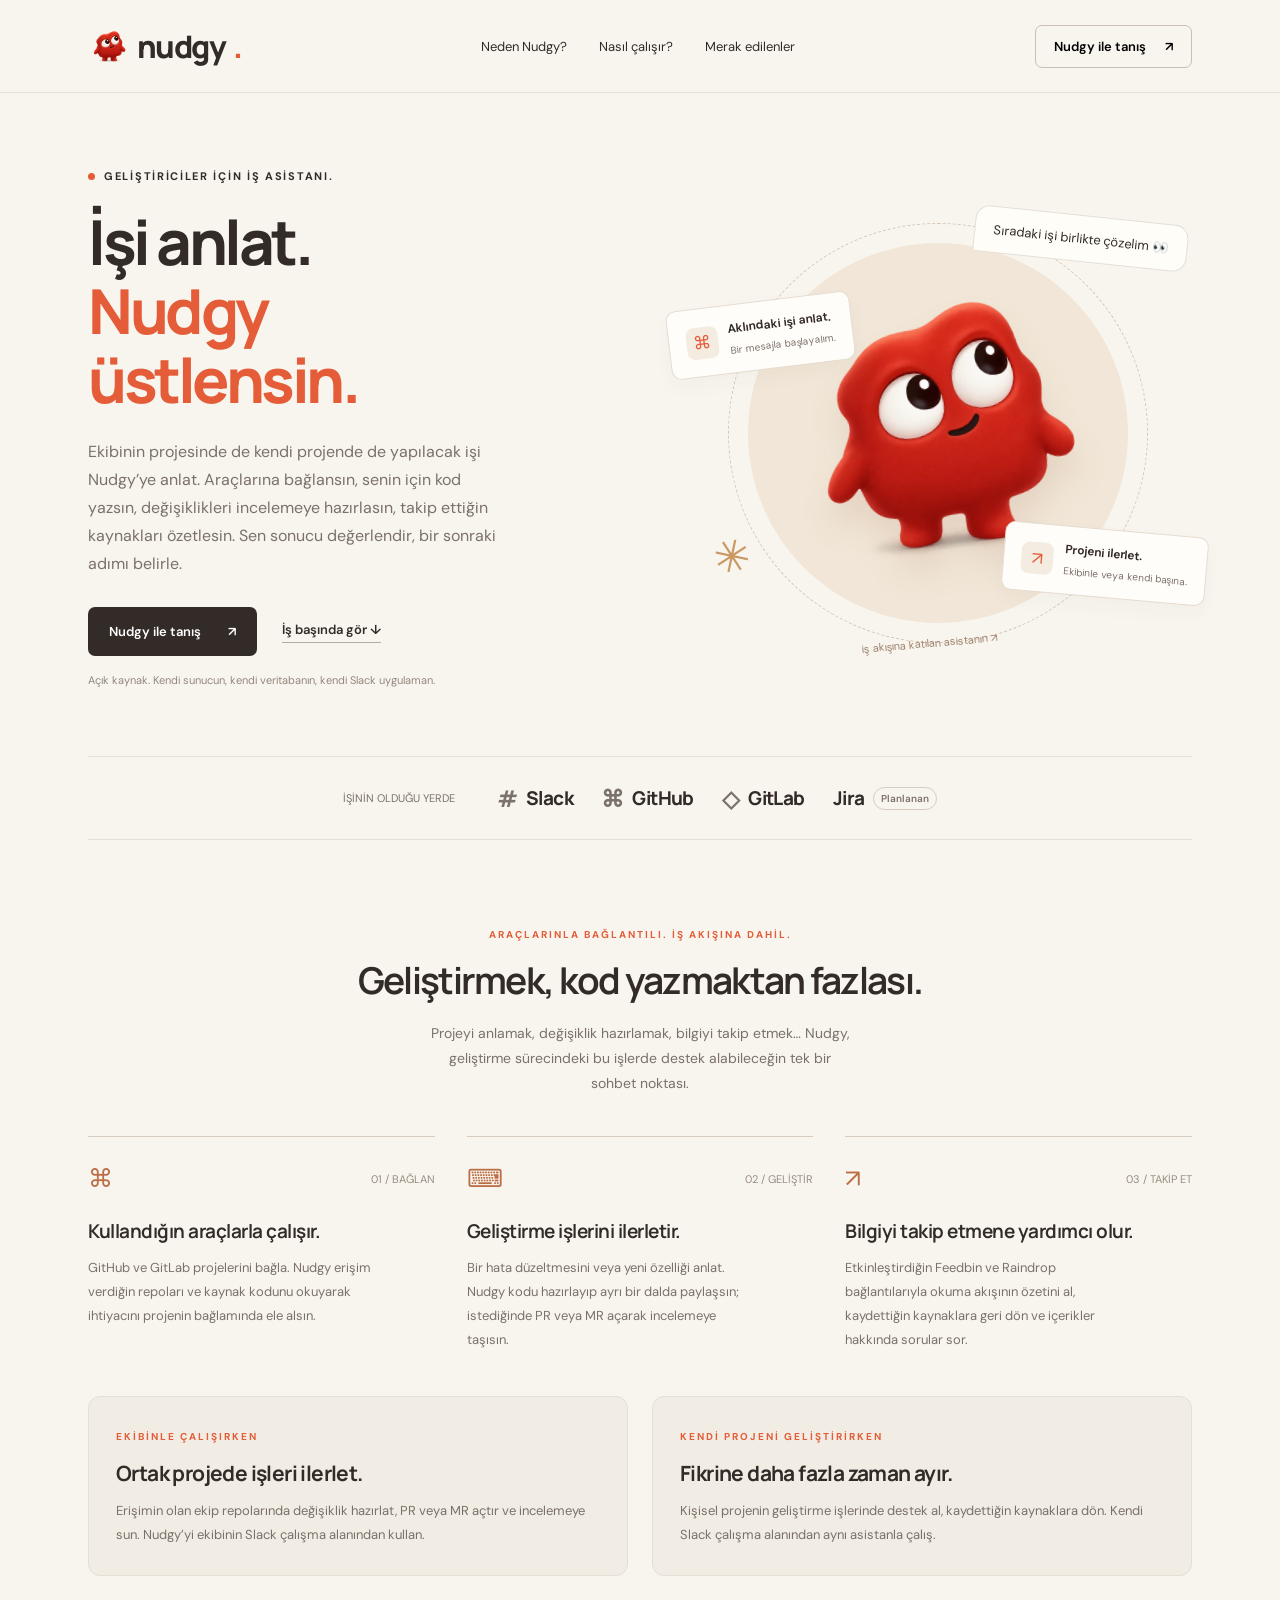
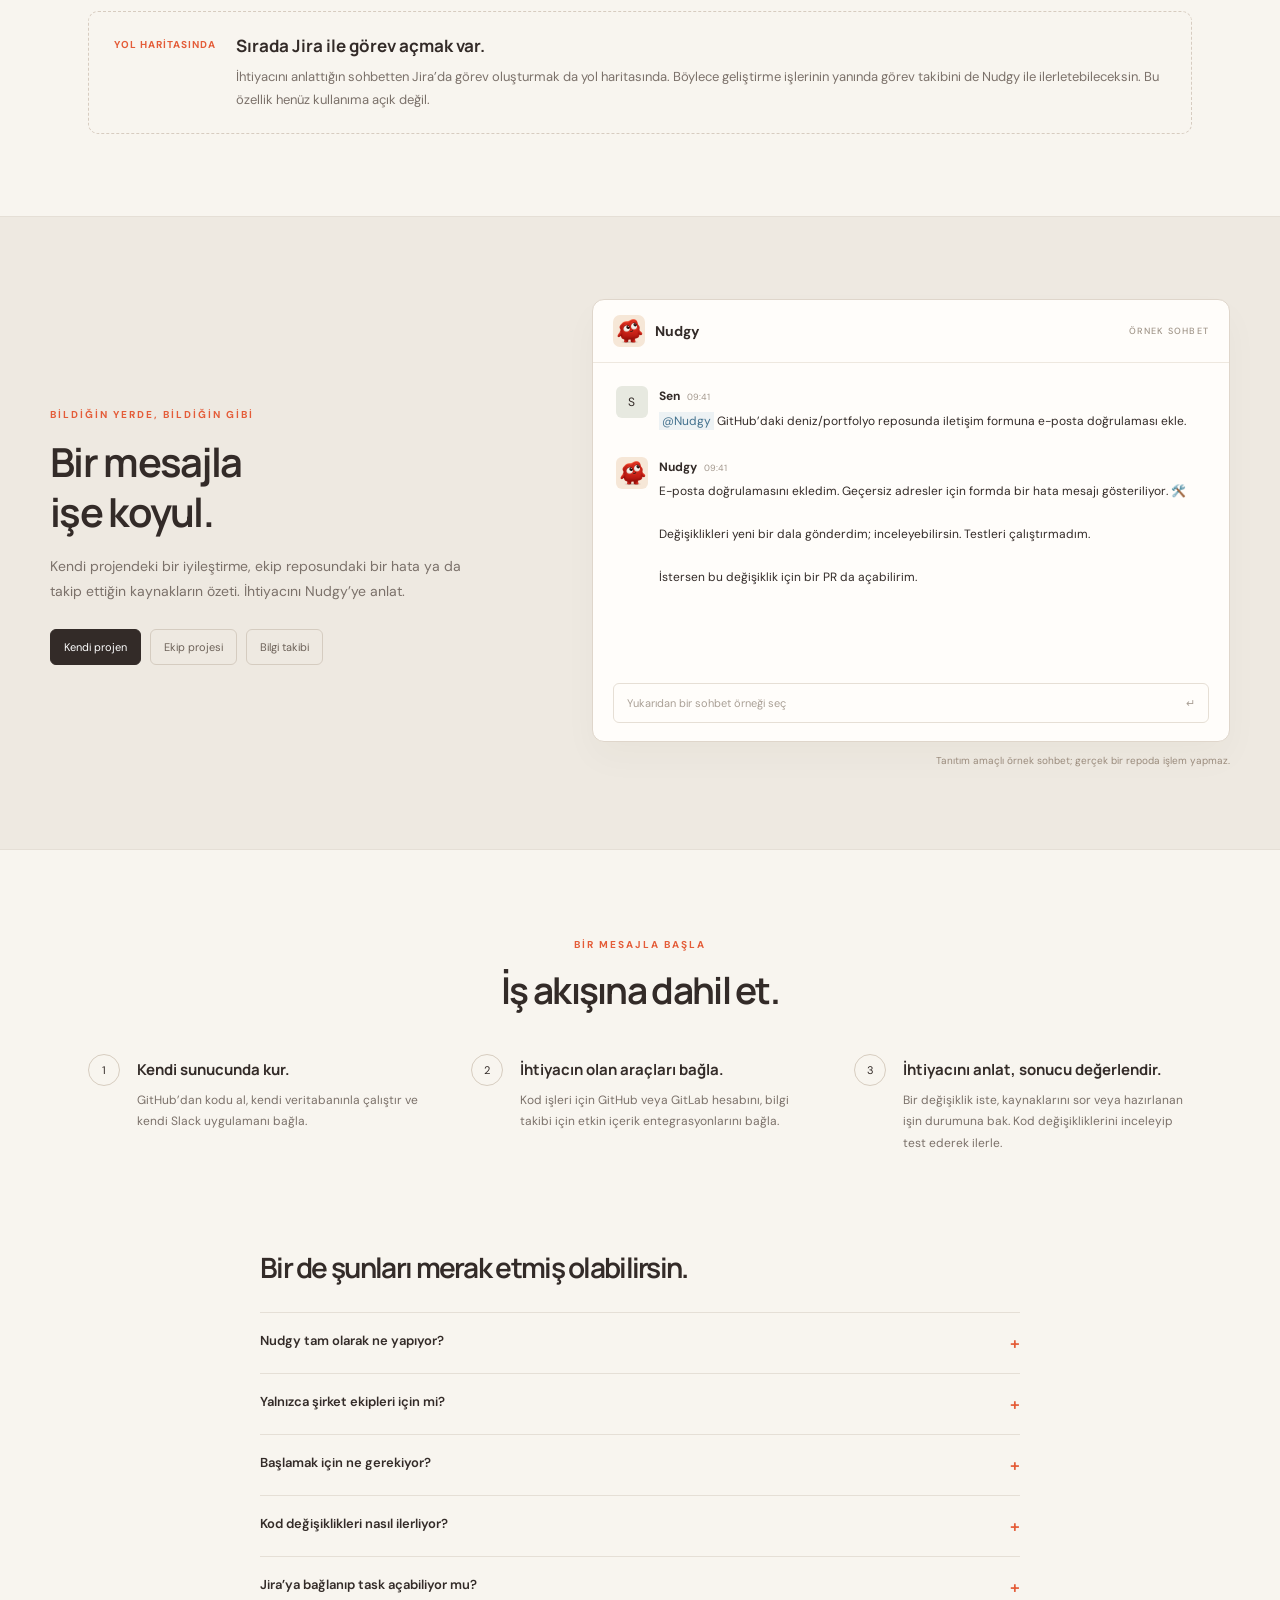
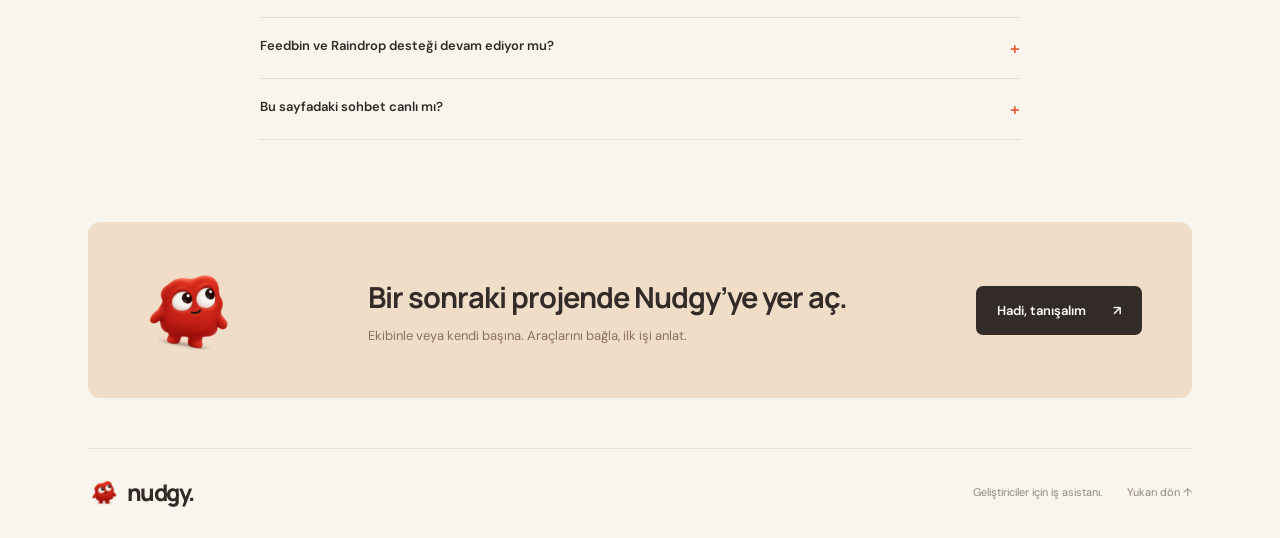
==== commit 4446bcab: "fix: restrict self-hosted instances to the owner Slack workspace" ====
--- a/railway/nudgy-tanitim/public/index.html
+++ b/railway/nudgy-tanitim/public/index.html
@@ -16,7 +16,7 @@
 <main>
 <div class="wrap">
 <section class="hero">
-<div class="hero-copy"><div class="eyebrow"><i></i> GELİŞTİRİCİLER İÇİN İŞ ASİSTANI.</div><h1>İşi anlat.<br><em>Nudgy</em><br><em>üstlensin.</em></h1><p>Ekibinin projesinde de kendi projende de yapılacak işi Nudgy’ye anlat. Araçlarına bağlansın, senin için kod yazsın, değişiklikleri incelemeye hazırlasın, takip ettiğin kaynakları özetlesin. Sen sonucu değerlendir, bir sonraki adımı belirle.</p><div class="actions"><button class="primary" data-start>Nudgy ile tanış <span>↗</span></button><a class="text-link" href="#demo">İş başında gör ↓</a></div><small class="hero-note">Kullandığın araçlarla çalışır. Slack’te bir mesaj kadar yakın.</small></div>
+<div class="hero-copy"><div class="eyebrow"><i></i> GELİŞTİRİCİLER İÇİN İŞ ASİSTANI.</div><h1>İşi anlat.<br><em>Nudgy</em><br><em>üstlensin.</em></h1><p>Ekibinin projesinde de kendi projende de yapılacak işi Nudgy’ye anlat. Araçlarına bağlansın, senin için kod yazsın, değişiklikleri incelemeye hazırlasın, takip ettiğin kaynakları özetlesin. Sen sonucu değerlendir, bir sonraki adımı belirle.</p><div class="actions"><button class="primary" data-start>Nudgy ile tanış <span>↗</span></button><a class="text-link" href="#demo">İş başında gör ↓</a></div><small class="hero-note">Açık kaynak. Kendi sunucun, kendi veritabanın, kendi Slack uygulaman.</small></div>
 <div class="hero-art" aria-label="Nudgy, geliştiricinin güler yüzlü asistanı"><div class="orb"></div><span class="hello">Sıradaki işi birlikte çözelim 👀</span><div class="float-card saved"><span class="symbol">⌘</span><div><strong>Aklındaki işi anlat.</strong><small>Bir mesajla başlayalım.</small></div></div><img class="mascot" src="nudgy.webp" alt="Meraklı gözlerle yukarı bakan kırmızı Nudgy maskotu" fetchpriority="high"><div class="float-card digest"><span class="symbol">↗</span><div><strong>Projeni ilerlet.</strong><small>Ekibinle veya kendi başına.</small></div></div><span class="star" aria-hidden="true">✳</span><span class="art-foot">iş akışına katılan asistanın ↗</span></div>
 </section>
 <div class="integrations"><span>İŞİNİN OLDUĞU YERDE</span><div class="integration"><b aria-hidden="true">#</b> Slack</div><div class="integration"><b aria-hidden="true">⌘</b> GitHub</div><div class="integration"><b aria-hidden="true">◇</b> GitLab</div><div class="integration">Jira <small>Planlanan</small></div></div>
@@ -30,15 +30,15 @@
 Değişiklikleri yeni bir dala gönderdim; inceleyebilirsin. Testleri çalıştırmadım.
 
 İstersen bu değişiklik için bir PR da açabilirim.</p></div></div></div><div class="chat-input"><span>Yukarıdan bir sohbet örneği seç</span><span aria-hidden="true">↵</span></div></div><p class="chat-caption">Tanıtım amaçlı örnek sohbet; gerçek bir repoda işlem yapmaz.</p></div></div></section>
-<div class="wrap"><section class="section" id="nasil-calisir"><div class="center"><span class="section-label">BİR MESAJLA BAŞLA</span><h2>İş akışına dahil et.</h2></div><div class="steps"><article class="step"><span>1</span><div><h3>Slack’te buluşun.</h3><p>Ekibinin veya kendi Slack çalışma alanında Nudgy ile özel mesajı aç.</p></div></article><article class="step"><span>2</span><div><h3>İhtiyacın olan araçları bağla.</h3><p>Kod işleri için GitHub veya GitLab hesabını, bilgi takibi için etkin içerik entegrasyonlarını bağla.</p></div></article><article class="step"><span>3</span><div><h3>İhtiyacını anlat, sonucu değerlendir.</h3><p>Bir değişiklik iste, kaynaklarını sor veya hazırlanan işin durumuna bak. Kod değişikliklerini inceleyip test ederek ilerle.</p></div></article></div></section>
-<section class="section faq" id="sorular"><h2>Bir de şunları merak etmiş olabilirsin.</h2><details><summary>Nudgy tam olarak ne yapıyor?</summary><p>Nudgy, geliştiricilerin araçlarıyla çalışıp işlerini sohbetten ilerletmesine yardımcı olan bir asistan. GitHub ve GitLab üzerinde kod değişiklikleri hazırlayabilir, PR/MR açabilir; etkin içerik entegrasyonlarıyla kaynaklarını özetleyip sorularını yanıtlayabilir.</p></details><details><summary>Yalnızca şirket ekipleri için mi?</summary><p>Hayır. Nudgy’yi şirketindeki ekip projelerinde de bireysel olarak geliştirdiğin projelerde de kullanabilirsin. Her iki durumda da Nudgy kurulu bir Slack çalışma alanı ve kullanacağın araçların bağlantıları gerekir.</p></details><details><summary>Başlamak için ne gerekiyor?</summary><p>Çalışma alanında Nudgy’nin ve ilgili kod entegrasyonunun etkin olması gerekiyor. Slack’teki özel bağlantıyla GitHub veya GitLab hesabını bağlayıp erişilecek repoları seçebilirsin. Kullanılabilir entegrasyonlar çalışma alanının yapılandırmasına bağlıdır.</p></details><details><summary>Kod değişiklikleri nasıl ilerliyor?</summary><p>Nudgy hazırladığı kodu yeni bir dala gönderir; değişiklikleri inceleyip testleri sen çalıştırırsın. Otomatik test çalıştırmaz. PR/MR açmasını ayrıca isteyebilirsin; birleştirme için de açık bir talimat vermen gerekir.</p></details><details><summary>Jira’ya bağlanıp task açabiliyor mu?</summary><p>Henüz değil. Jira bağlantısı ve sohbetten görev oluşturma yol haritasında. Amaç, kod yazmanın yanında geliştiricinin iş takibini de kolaylaştırmak.</p></details><details><summary>Feedbin ve Raindrop desteği devam ediyor mu?</summary><p>Evet. Çalışma alanında etkinleştirildiyse RSS özetleri ve kaydettiğin bağlantılar için de Nudgy’den yardım alabilirsin. Bunlar asistanının günlük işlerine eşlik eden ek yetenekleri.</p></details><details><summary>Bu sayfadaki sohbet canlı mı?</summary><p>Yukarıdaki üç seçenek, Nudgy’nin kullanımını anlatan etkileşimli örnekler. Gerçek projen üzerinde çalışmak için Slack’te Nudgy’yi kullanman ve ilgili hesabını bağlaman gerekiyor.</p></details></section>
+<div class="wrap"><section class="section" id="nasil-calisir"><div class="center"><span class="section-label">BİR MESAJLA BAŞLA</span><h2>İş akışına dahil et.</h2></div><div class="steps"><article class="step"><span>1</span><div><h3>Kendi sunucunda kur.</h3><p>GitHub’dan kodu al, kendi veritabanınla çalıştır ve kendi Slack uygulamanı bağla.</p></div></article><article class="step"><span>2</span><div><h3>İhtiyacın olan araçları bağla.</h3><p>Kod işleri için GitHub veya GitLab hesabını, bilgi takibi için etkin içerik entegrasyonlarını bağla.</p></div></article><article class="step"><span>3</span><div><h3>İhtiyacını anlat, sonucu değerlendir.</h3><p>Bir değişiklik iste, kaynaklarını sor veya hazırlanan işin durumuna bak. Kod değişikliklerini inceleyip test ederek ilerle.</p></div></article></div></section>
+<section class="section faq" id="sorular"><h2>Bir de şunları merak etmiş olabilirsin.</h2><details><summary>Nudgy tam olarak ne yapıyor?</summary><p>Nudgy, geliştiricilerin araçlarıyla çalışıp işlerini sohbetten ilerletmesine yardımcı olan bir asistan. GitHub ve GitLab üzerinde kod değişiklikleri hazırlayabilir, PR/MR açabilir; etkin içerik entegrasyonlarıyla kaynaklarını özetleyip sorularını yanıtlayabilir.</p></details><details><summary>Yalnızca şirket ekipleri için mi?</summary><p>Hayır. Nudgy’yi şirketindeki ekip projelerinde de bireysel olarak geliştirdiğin projelerde de kullanabilirsin. Her iki durumda da Nudgy kurulu bir Slack çalışma alanı ve kullanacağın araçların bağlantıları gerekir.</p></details><details><summary>Başlamak için ne gerekiyor?</summary><p>Nudgy açık kaynak olarak kendi sunucunda ve kendi veritabanında çalışır. Ortak bir Nudgy sunucusuna kayıt olunmaz. Kendi Slack uygulamanı oluşturup kurulumu tamamlaman ve ilgili kod entegrasyonunu etkinleştirmen gerekir. Slack’teki özel bağlantıyla GitHub veya GitLab hesabını bağlayıp erişilecek repoları seçebilirsin. Kullanılabilir entegrasyonlar çalışma alanının yapılandırmasına bağlıdır.</p></details><details><summary>Kod değişiklikleri nasıl ilerliyor?</summary><p>Nudgy hazırladığı kodu yeni bir dala gönderir; değişiklikleri inceleyip testleri sen çalıştırırsın. Otomatik test çalıştırmaz. PR/MR açmasını ayrıca isteyebilirsin; birleştirme için de açık bir talimat vermen gerekir.</p></details><details><summary>Jira’ya bağlanıp task açabiliyor mu?</summary><p>Henüz değil. Jira bağlantısı ve sohbetten görev oluşturma yol haritasında. Amaç, kod yazmanın yanında geliştiricinin iş takibini de kolaylaştırmak.</p></details><details><summary>Feedbin ve Raindrop desteği devam ediyor mu?</summary><p>Evet. Çalışma alanında etkinleştirildiyse RSS özetleri ve kaydettiğin bağlantılar için de Nudgy’den yardım alabilirsin. Bunlar asistanının günlük işlerine eşlik eden ek yetenekleri.</p></details><details><summary>Bu sayfadaki sohbet canlı mı?</summary><p>Yukarıdaki üç seçenek, Nudgy’nin kullanımını anlatan etkileşimli örnekler. Gerçek projen üzerinde çalışmak için Slack’te Nudgy’yi kullanman ve ilgili hesabını bağlaman gerekiyor.</p></details></section>
 <section class="closing"><img src="nudgy.webp" alt="" loading="lazy"><div><h2>Bir sonraki projende Nudgy’ye yer aç.</h2><p>Ekibinle veya kendi başına. Araçlarını bağla, ilk işi anlat.</p></div><button class="primary" data-start>Hadi, tanışalım <span>↗</span></button></section><footer><a href="#top" class="logo"><img src="nudgy.webp" alt="">nudgy.</a><span class="footer-right"><span>Geliştiriciler için iş asistanı.</span><a href="#top">Yukarı dön ↑</a></span></footer></div>
 </main>
-<dialog id="start-dialog" aria-labelledby="start-title"><button class="close" aria-label="Pencereyi kapat">×</button><img class="dialog-mascot" src="nudgy.webp" alt=""><h2 id="start-title">Nudgy ile Slack’te buluşalım.</h2><p>Nudgy çalışma alanına kuruluysa başlamak çok kolay:</p><ol><li>Slack’te Nudgy ile özel mesajlarını aç.</li><li>“GitHub hesabımı bağla” veya “GitLab hesabımı bağla” yaz ve özel bağlantıdaki adımları tamamla.</li><li>Çalışacağın repoyu ve istediğin değişikliği anlat.</li></ol><p>Nudgy henüz kurulu değilse kendi Slack çalışma alanında kurulumu tamamla veya ekibinin çalışma alanı yöneticisiyle görüş.</p><button class="primary" id="copy-prompt">İlk mesajı kopyala <span>↗</span></button><p id="copy-status" role="status"></p></dialog>
+<dialog id="start-dialog" aria-labelledby="start-title"><button class="close" aria-label="Pencereyi kapat">×</button><img class="dialog-mascot" src="nudgy.webp" alt=""><h2 id="start-title">Nudgy’yi kendi sunucunda kur.</h2><p>Nudgy açık kaynak bir projedir. Sunucu, veritabanı ve Slack uygulaması sana aittir.</p><ol><li>GitHub’dan kaynak kodunu al.</li><li>Kendi sunucunu ve PostgreSQL veritabanını yapılandır.</li><li>Kendi Slack uygulamanı oluşturup yalnızca kendi workspace’ine bağla.</li></ol><a class="primary" href="https://github.com/BanuKarakaya/Nudgy/blob/main/docs/self-hosting.md" rel="noreferrer">Kurulum rehberini aç <span>↗</span></a></dialog>
 <script>
 const samples={"code": {"q": "GitHub’daki deniz/portfolyo reposunda iletişim formuna e-posta doğrulaması ekle.", "a": "E-posta doğrulamasını ekledim. Geçersiz adresler için formda bir hata mesajı gösteriliyor. 🛠️\n\nDeğişiklikleri yeni bir dala gönderdim; inceleyebilirsin. Testleri çalıştırmadım.\n\nİstersen bu değişiklik için bir PR da açabilirim."}, "gitlab": {"q": "GitLab’daki ekip/api projesinde boş arama sorgusunun hata vermesini düzelt.", "a": "Boş arama sorgusunun işlendiği kodu düzenledim. Artık bu durumda açıklayıcı bir yanıt dönüyor. 🛠️\n\nDeğişiklikler yeni bir dalda hazır. Testleri çalıştırmadım; dalı alıp kontrol edebilirsin.\n\nHazır olduğunda bu değişiklik için MR açmamı isteyebilirsin."}, "rss": {"q": "Takip ettiğim RSS kaynaklarındaki yazıları özetler misin?", "a": "Akışında API tasarımı, geliştirici araçları ve ekip içi dokümantasyon üzerine yazılar var. 📚\n\nKısa özetlerini hazırladım. Hangisini daha ayrıntılı ele alalım?"}};
 document.querySelectorAll('[data-demo]').forEach(b=>b.addEventListener('click',()=>{document.querySelectorAll('[data-demo]').forEach(x=>x.setAttribute('aria-pressed',String(x===b)));document.getElementById('prompt').textContent=samples[b.dataset.demo].q;document.getElementById('reply').textContent=samples[b.dataset.demo].a}));
-const dialog=document.getElementById('start-dialog');document.querySelectorAll('[data-start]').forEach(b=>b.addEventListener('click',()=>dialog.showModal()));dialog.querySelector('.close').addEventListener('click',()=>dialog.close());dialog.addEventListener('click',e=>{if(e.target===dialog){const r=dialog.getBoundingClientRect();if(e.clientX<r.left||e.clientX>r.right||e.clientY<r.top||e.clientY>r.bottom)dialog.close()}});document.getElementById('copy-prompt').addEventListener('click',async()=>{try{await navigator.clipboard.writeText('@Nudgy GitHub hesabımı bağla');document.getElementById('copy-status').textContent='Kopyalandı! Slack’te Nudgy sohbetine yapıştırabilirsin.'}catch{document.getElementById('copy-status').textContent='Şu mesajı seçip kopyalayabilirsin: @Nudgy GitHub hesabımı bağla'}});
+const dialog=document.getElementById('start-dialog');document.querySelectorAll('[data-start]').forEach(b=>b.addEventListener('click',()=>dialog.showModal()));dialog.querySelector('.close').addEventListener('click',()=>dialog.close());dialog.addEventListener('click',e=>{if(e.target===dialog){const r=dialog.getBoundingClientRect();if(e.clientX<r.left||e.clientX>r.right||e.clientY<r.top||e.clientY>r.bottom)dialog.close()}});
 </script>
 </body>
 </html>
